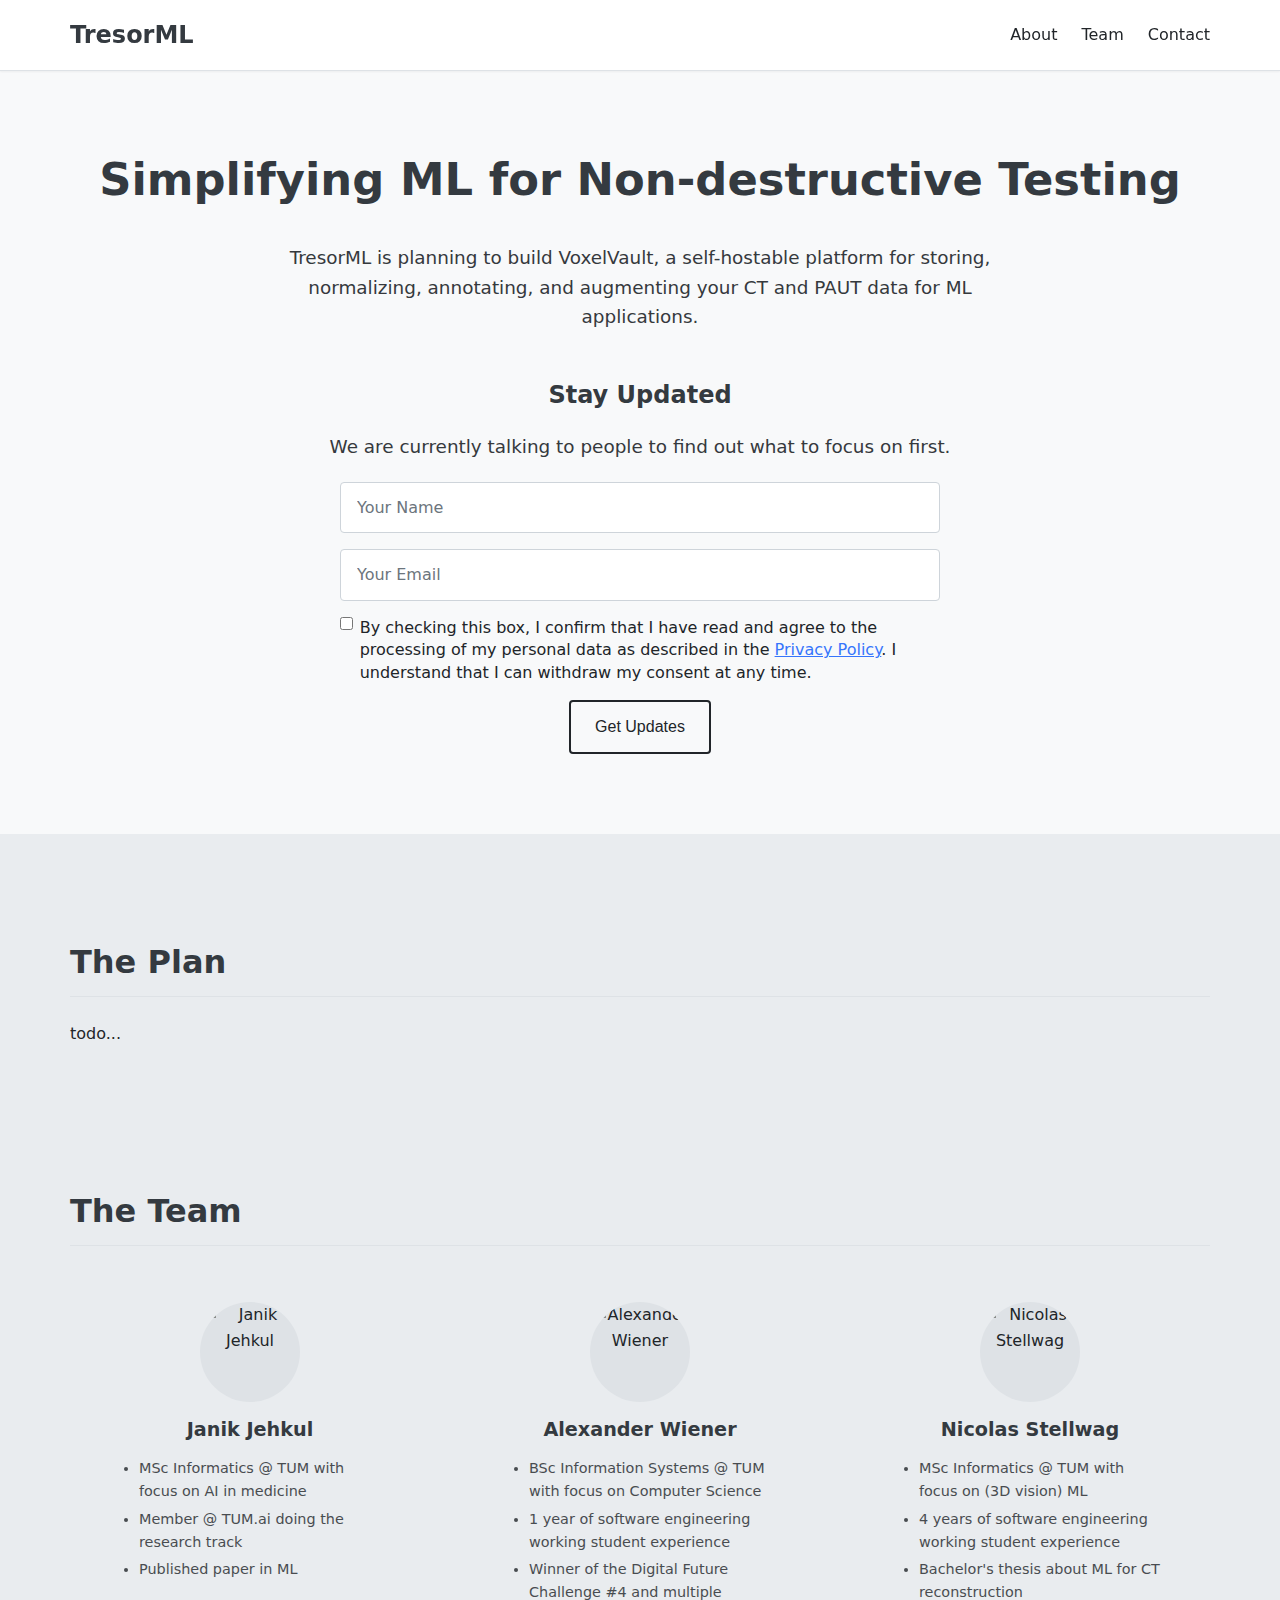
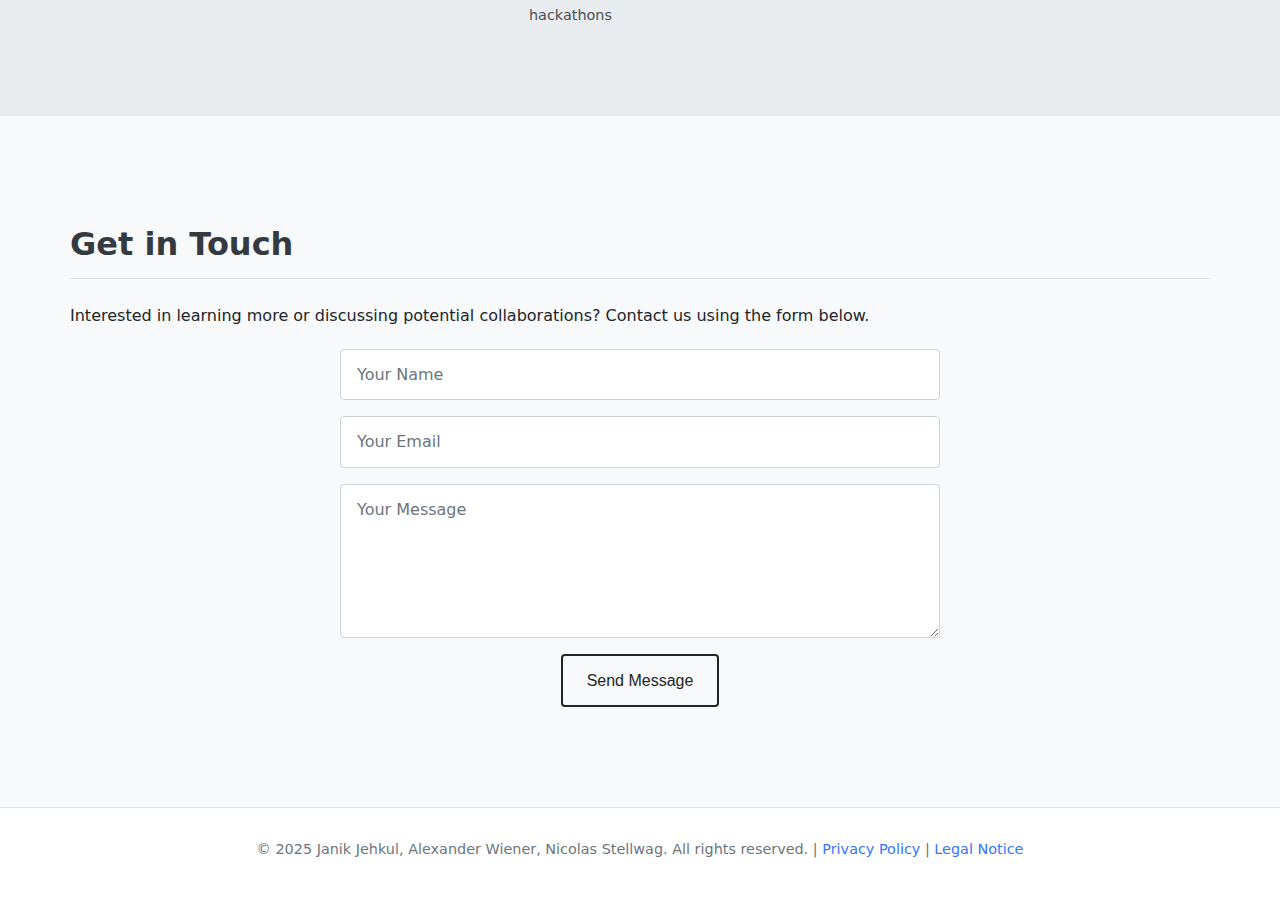
==== index.html @ 8f2d267a "refactor" ====
<!DOCTYPE html>
<html lang="en">
  <head>
    <meta charset="UTF-8" />
    <meta name="viewport" content="width=device-width, initial-scale=1.0" />
    <title>TresorML - Home</title>
    <link rel="stylesheet" href="style.css" />
  </head>
  <body>
    <header>
      <div class="container">
        <a href="#top" id="logo">TresorML</a>
        <nav>
          <ul>
            <li><a href="#about">About</a></li>
            <li><a href="#team">Team</a></li>
            <li><a href="#contact">Contact</a></li>
          </ul>
        </nav>
      </div>
    </header>

    <main>
      <section id="top" class="hero">
        <div class="container">
          <h1>Simplifying ML for Non-destructive Testing</h1>
          <p>
            TresorML is planning to build VoxelVault, a self-hostable platform
            for storing, normalizing, annotating, and augmenting your CT and
            PAUT data for ML applications.
          </p>
          <h2>Stay Updated</h2>
          <p>
            We are currently talking to people to find out what to focus on
            first.
          </p>
          <form id="newsletter-form">
            <input type="text" name="name" placeholder="Your Name" required />
            <input
              type="email"
              name="email"
              placeholder="Your Email"
              required
            />
            <div class="form-group checkbox-group">
              <input
                type="checkbox"
                id="privacy-consent"
                name="privacy-consent"
                required
              />
              <label for="privacy-consent">
                By checking this box, I confirm that I have read and agree to
                the processing of my personal data as described in the
                <a
                  href="privacy-policy.html"
                  target="_blank"
                  rel="noopener noreferrer"
                  >Privacy Policy</a
                >. I understand that I can withdraw my consent at any time.
              </label>
            </div>
            <button type="submit">Get Updates</button>
          </form>
        </div>
      </section>

      <section id="about">
        <div class="container">
          <h2>The Plan</h2>
          <p>todo...</p>
        </div>
      </section>

      <section id="team">
        <div class="container">
          <h2>The Team</h2>
          <!-- <p>We are a team of three co-founders passionate about bringing modern software and machine learning practices to the field of industrial imaging.</p> -->
          <div class="team-members">
            <div class="team-member">
              <a href="https://janikjehkul.com">
                <img src="janik.jpeg" alt="Janik Jehkul" />
                <h3>Janik Jehkul</h3>
                <ul>
                  <li>MSc Informatics @ TUM with focus on AI in medicine</li>
                  <li>Member @ TUM.ai doing the research track</li>
                  <li>Published paper in ML</li>
                </ul>
              </a>
            </div>
            <div class="team-member">
              <a href="https://www.linkedin.com/in/alexander-wiener-8b0601210">
                <img src="alex.jpeg" alt="Alexander Wiener" />
                <h3>Alexander Wiener</h3>
                <ul>
                  <li>
                    BSc Information Systems @ TUM with focus on Computer Science
                  </li>
                  <li>
                    1 year of software engineering working student experience
                  </li>
                  <li>
                    Winner of the Digital Future Challenge #4 and multiple
                    hackathons
                  </li>
                </ul>
              </a>
            </div>
            <div class="team-member">
              <a href="https://nicolasstellwag.com">
                <img src="nico.jpeg" alt="Nicolas Stellwag" />
                <h3>Nicolas Stellwag</h3>
                <ul>
                  <li>MSc Informatics @ TUM with focus on (3D vision) ML</li>
                  <li>
                    4 years of software engineering working student experience
                  </li>
                  <li>Bachelor's thesis about ML for CT reconstruction</li>
                </ul>
              </a>
            </div>
          </div>
        </div>
      </section>

      <section id="contact">
        <div class="container">
          <h2>Get in Touch</h2>
          <p>
            Interested in learning more or discussing potential collaborations?
            Contact us using the form below.
          </p>
          <form id="contact-form">
            <input
              type="text"
              name="contact-name"
              placeholder="Your Name"
              required
            />
            <input
              type="email"
              name="contact-email"
              placeholder="Your Email"
              required
            />
            <textarea
              name="message"
              placeholder="Your Message"
              rows="5"
              required
            ></textarea>
            <button type="submit">Send Message</button>
          </form>
        </div>
      </section>
    </main>

    <footer>
      <div class="container">
        <p>
          &copy; 2025 Janik Jehkul, Alexander Wiener, Nicolas Stellwag. All
          rights reserved. | <a href="privacy-policy.html">Privacy Policy</a> |
          <a href="legal-notice.html">Legal Notice</a>
        </p>
      </div>
    </footer>

    <script>
      // Basic smooth scrolling for anchor links
      document.querySelectorAll('a[href^="#"]').forEach((anchor) => {
        anchor.addEventListener("click", function (e) {
          e.preventDefault();
          const targetId = this.getAttribute("href");
          // Special case for top logo
          if (targetId === "#top") {
            window.scrollTo({
              top: 0,
              behavior: "smooth",
            });
          } else {
            document.querySelector(targetId).scrollIntoView({
              behavior: "smooth",
            });
          }
        });
      });

      // Placeholder for form submissions
      document
        .getElementById("newsletter-form")
        .addEventListener("submit", function (e) {
          e.preventDefault();
          alert("This does nothing yet :)"); // Replace with actual form submission logic
          this.reset();
        });

      document
        .getElementById("contact-form")
        .addEventListener("submit", function (e) {
          e.preventDefault();
          alert("This does nothing yet :)"); // Replace with actual form submission logic
          this.reset();
        });
    </script>
  </body>
</html>
---- style.css ----
/* Reset and Base Styles */
* {
  margin: 0;
  padding: 0;
  box-sizing: border-box;
}

:root {
  --bg-color: #f8f9fa; /* Very light grey */
  --text-color: #212529; /* Dark grey/black */
  --border-color: #dee2e6; /* Light grey border */
  --header-bg: #ffffff; /* White header */
  --section-alt-bg: #e9ecef; /* Slightly darker light grey - Increased contrast */
  --accent-color: #3675fc; /* PocketBase blue */
  --accent-hover-color: #2d63d4;
  --button-text-color: var(--text-color); /* Changed from #ffffff */
  --input-bg: #ffffff;
  --input-border: #ced4da;
  --placeholder-color: #6c757d;
  --link-color: var(--accent-color);
  --heading-color: #343a40;
  --footer-bg: var(--header-bg);
  --footer-text: #6c757d;

  /* Neutral Button Colors - Light Mode */
  --button-bg: #f8f9fa; /* Same as default bg or slightly different */
  --button-hover-bg: #e9ecef; /* Slightly darker grey */
  --button-border: var(--text-color); /* Changed to black/dark grey */
  --button-hover-border: var(--text-color); /* Changed to black/dark grey */

  --font-family: system-ui, -apple-system, BlinkMacSystemFont, "Segoe UI",
    Roboto, "Helvetica Neue", Arial, sans-serif;
  --font-size-base: 1rem; /* 16px */
  --line-height-base: 1.6;

  --container-width: 90%;
  --container-max-width: 1140px;

  --border-radius: 0.25rem; /* Subtle rounding, adjust if needed for pure rectangular */
  /* Add RGB version of accent color for box-shadow */
  --accent-color-rgb: 54, 117, 252;
}

@media (prefers-color-scheme: dark) {
  :root {
    --bg-color: #121212; /* Very dark grey */
    --text-color: #e9ecef; /* Light grey text */
    --border-color: #495057; /* Darker grey border */
    --header-bg: #1f1f1f; /* Dark header */
    --section-alt-bg: #1a1a1a; /* Slightly lighter dark - Decreased contrast */
    --accent-color: #4e8cfc; /* Slightly lighter blue for dark mode */
    --accent-hover-color: #6b9eff;
    --button-text-color: var(--text-color); /* Changed from #ffffff */
    --input-bg: #2c2c2c;
    --input-border: #495057;
    --placeholder-color: #adb5bd;
    --link-color: var(--accent-color);
    --heading-color: #f8f9fa;
    --footer-bg: var(--header-bg);
    --footer-text: #adb5bd;

    /* Neutral Button Colors - Dark Mode */
    --button-bg: var(--bg-color); /* Dark grey - Use page background */
    --button-hover-bg: #2c2c2c; /* Slightly lighter dark grey for hover */
    --button-border: #ffffff; /* Changed to white */
    --button-hover-border: #ffffff; /* Changed to white */

    /* Add RGB version of accent color for box-shadow - Dark Mode */
    --accent-color-rgb: 78, 140, 252; /* Adjusted for dark mode if needed, assuming same RGB base works */
  }
}

body {
  font-family: var(--font-family);
  font-size: var(--font-size-base);
  line-height: var(--line-height-base);
  color: var(--text-color);
  background-color: var(--bg-color);
  -webkit-font-smoothing: antialiased;
  -moz-osx-font-smoothing: grayscale;
}

.container {
  width: var(--container-width);
  max-width: var(--container-max-width);
  margin: 0 auto;
  padding: 20px 0;
}

h1,
h2,
h3,
h4,
h5,
h6 {
  color: var(--heading-color);
  margin-bottom: 0.75em;
  line-height: 1.3;
}

h1 {
  font-size: 2.5rem;
}

h2 {
  font-size: 2rem;
  margin-top: 1.5em;
  padding-bottom: 0.4em;
  border-bottom: 1px solid var(--border-color);
}

h3 {
  font-size: 1.5rem;
}

p {
  margin-bottom: 1em;
}

a {
  color: var(--link-color);
  text-decoration: none;
  transition: color 0.2s ease;
}

a:hover {
  color: var(--accent-hover-color);
  text-decoration: underline;
}

ul,
ol {
  padding-left: 20px; /* Keep default list indentation */
}

li {
  margin-bottom: 0.5em;
}

/* Header */
header {
  background-color: var(--header-bg);
  border-bottom: 1px solid var(--border-color);
  position: sticky;
  top: 0;
  z-index: 1000;
  padding: 0.5rem 0;
  box-shadow: 0 1px 2px rgba(0, 0, 0, 0.05);
}

header .container {
  display: flex;
  justify-content: space-between;
  align-items: center;
  padding-top: 0.5rem;
  padding-bottom: 0.5rem;
}

#logo {
  font-size: 1.5rem;
  font-weight: 600;
  color: var(--heading-color);
  text-decoration: none;
}

#logo:hover {
  text-decoration: none;
}

header nav ul {
  list-style: none;
  margin: 0;
  padding: 0;
  display: flex;
}

header nav ul li {
  margin-left: 1.5rem; /* Spacing between nav items */
  margin-bottom: 0; /* Override default li margin */
}

header nav ul li a {
  color: var(--text-color);
  font-weight: 500;
  text-decoration: none;
  padding: 0.5rem 0;
  transition: color 0.2s ease;
}

header nav ul li a:hover {
  color: var(--accent-color);
  text-decoration: none;
}

/* Set scroll padding top to account for sticky header height */
html {
  scroll-padding-top: 65px; /* Adjusted from 80px */
  scroll-behavior: smooth;
}

/* Main Sections */
main section {
  padding: 40px 0;
}

/* Hero Section */
.hero {
  text-align: center;
  padding: 60px 0;
}

.hero h1 {
  font-size: 2.8rem;
}

.hero p {
  font-size: 1.15rem;
  max-width: 750px;
  margin-left: auto;
  margin-right: auto;
  color: var(--text-color);
  opacity: 0.9;
}

.hero h2 {
  font-size: 1.5rem;
  border-bottom: none;
  margin-top: 2em;
  margin-bottom: 0.5em;
}

/* About Section */
#about ul {
  list-style: disc;
  margin-bottom: 1.5em;
}

#about strong {
  font-weight: 600;
  color: var(--heading-color);
}

#about {
  padding-bottom: 20px; /* Reduce bottom padding */
}

/* Team Section */
.team-members {
  display: grid;
  grid-template-columns: repeat(auto-fit, minmax(250px, 1fr));
  gap: 30px;
  margin-top: 2em;
}

.team-member {
  background-color: var(--section-alt-bg); /* Use section alt bg */
  /* Removed border */
  border-radius: 0.75rem; /* Increased rounding */
  padding: 1.5em;
  text-align: center; /* Center align content */
  transition: transform 0.2s ease-in-out, box-shadow 0.2s ease-in-out;
}

.team-member:hover {
  transform: translateY(-5px);
  box-shadow: 0 4px 12px rgba(0, 0, 0, 0.1);
}

.team-member a {
  text-decoration: none;
  color: inherit;
  display: block; /* Make the whole area clickable */
  height: 100%; /* Ensure link covers the card */
}

.team-member img {
  width: 100px; /* Slightly larger */
  height: 100px;
  background-color: var(--border-color); /* Placeholder bg */
  display: block;
  margin: 0 auto 1em; /* Center horizontally, add bottom margin */
  border-radius: 50%; /* Round image */
  object-fit: cover;
}

.team-member h3 {
  font-size: 1.2rem;
  margin-top: 0;
  margin-bottom: 0.75em; /* Increase margin below name */
}

.team-member ul {
  text-align: left; /* Keep bullet points left-aligned */
  font-size: 0.9rem;
  opacity: 0.8;
  padding-left: 1.5em; /* Adjust padding for left alignment within centered card */
  margin: 0 auto; /* Center the list block itself */
  max-width: 85%; /* Prevent list from being too wide */
  list-style: disc;
  margin-bottom: 0;
}

.team-member ul li {
  margin-bottom: 0.3em;
}

#team {
  padding-top: 20px; /* Reduce top padding */
}

/* Forms */
form {
  margin-top: 20px;
  max-width: 600px;
}

/* Center forms in hero and contact */
.hero form,
#contact form {
  margin-left: auto;
  margin-right: auto;
  text-align: center; /* Center the button */
}

form label {
  display: block;
  margin-bottom: 0.5rem;
  font-weight: 500;
}

form input[type="text"],
form input[type="email"],
form textarea {
  display: block;
  width: 100%;
  padding: 0.75rem 1rem;
  margin-bottom: 1rem;
  font-size: var(--font-size-base);
  font-family: inherit;
  line-height: var(--line-height-base);
  color: var(--text-color);
  background-color: var(--input-bg);
  background-clip: padding-box;
  border: 1px solid var(--input-border);
  appearance: none; /* Modern browsers */
  border-radius: var(--border-radius);
  transition: border-color 0.15s ease-in-out, box-shadow 0.15s ease-in-out;
}

form input[type="text"]::placeholder,
form input[type="email"]::placeholder,
form textarea::placeholder {
  color: var(--placeholder-color);
  opacity: 1;
}

form input[type="text"]:focus,
form input[type="email"]:focus,
form textarea:focus {
  outline: 0;
  border-color: var(--accent-color);
  box-shadow: 0 0 0 0.2rem rgba(var(--accent-color-rgb, 54, 117, 252), 0.25); /* Create an RGB version if needed */
}

/* Need to define --accent-color-rgb if using the focus shadow */
/* Example: Add this inside :root */
/* --accent-color-rgb: 54, 117, 252; */

form textarea {
  resize: vertical;
  min-height: 120px;
}

/* Buttons */
button[type="submit"],
.button /* Generic button class */ {
  display: inline-block;
  font-weight: 500;
  line-height: var(--line-height-base);
  color: var(--button-text-color); /* Use variable */
  text-align: center;
  text-decoration: none;
  vertical-align: middle;
  cursor: pointer;
  user-select: none;
  background-color: var(--button-bg); /* Use variable */
  border: 2px solid var(--button-border); /* Changed from 1px to 2px */
  padding: 0.75rem 1.5rem;
  font-size: var(--font-size-base);
  border-radius: var(--border-radius);
  transition: background-color 0.2s ease, border-color 0.2s ease,
    color 0.2s ease;
}

button[type="submit"]:hover,
.button:hover {
  color: var(--button-text-color); /* Use variable */
  background-color: var(--button-hover-bg); /* Use variable */
  border-color: var(--button-hover-border); /* Use variable */
  border-width: 2px; /* Ensure hover state also has 2px border */
  text-decoration: none;
}

/* Override newsletter button color if needed */
/* #newsletter-form button[type="submit"] { background-color: #some-other-color; border-color: #some-other-color; } */
/* #newsletter-form button[type="submit"]:hover { background-color: #darker-other-color; border-color: #darker-other-color; } */

/* Footer */
footer {
  background-color: var(--footer-bg);
  color: var(--footer-text);
  text-align: center;
  padding: 20px 0;
  margin-top: 40px;
  border-top: 1px solid var(--border-color);
  font-size: 0.9rem;
}

footer .container {
  padding: 10px 0;
}

/* Apply alt background specifically to about and team sections */
#about,
#team {
  background-color: var(--section-alt-bg);
}

/* Add dark mode specific hover effect after the general one */
@media (prefers-color-scheme: dark) {
  .team-member:hover {
    /* Make the shadow less intense */
    box-shadow: 0 4px 12px rgba(255, 255, 255, 0.06); /* Lighter shadow, reduced opacity */
  }
}

/* Checkbox specific styles */
.form-group.checkbox-group {
  display: flex;
  align-items: flex-start; /* Align items to the top */
  margin-bottom: 1rem; /* Add some space below the checkbox group */
  text-align: left; /* Ensure label text aligns left */
}

.checkbox-group input[type="checkbox"] {
  margin-right: 0.5em;
  /* Ensure visibility in Safari */
  -webkit-appearance: checkbox;
  appearance: checkbox;
  width: 1em; /* Explicit size */
  height: 1em; /* Explicit size */
  /* Optional: Customize appearance further */
  /* appearance: none; */
  /* -webkit-appearance: none; */
  /* Add custom styles if using appearance: none */
}

.checkbox-group label {
  display: inline; /* Keep label inline */
  margin-bottom: 0; /* Override default label margin if any */
  line-height: 1.4; /* Adjust line height for potentially wrapping text */
  cursor: pointer;
}

.checkbox-group label a {
  text-decoration: underline;
}

/* Remove hover effects specifically from the link, apply to parent */
.team-member a:hover {
  text-decoration: none;
  color: inherit;
}

/* Legal Notice & Privacy Policy specific section styles */
/* Use IDs directly instead of additional classes */
#legal-notice,
#privacy-policy {
  padding: 40px 0; /* Match standard section padding */
}

#legal-notice h2,
#privacy-policy h2 {
  margin-top: 1.5em; /* Match standard h2 top margin */
  padding-bottom: 0.4em; /* Match standard h2 padding */
  border-bottom: 1px solid var(--border-color); /* Match standard h2 border */
}
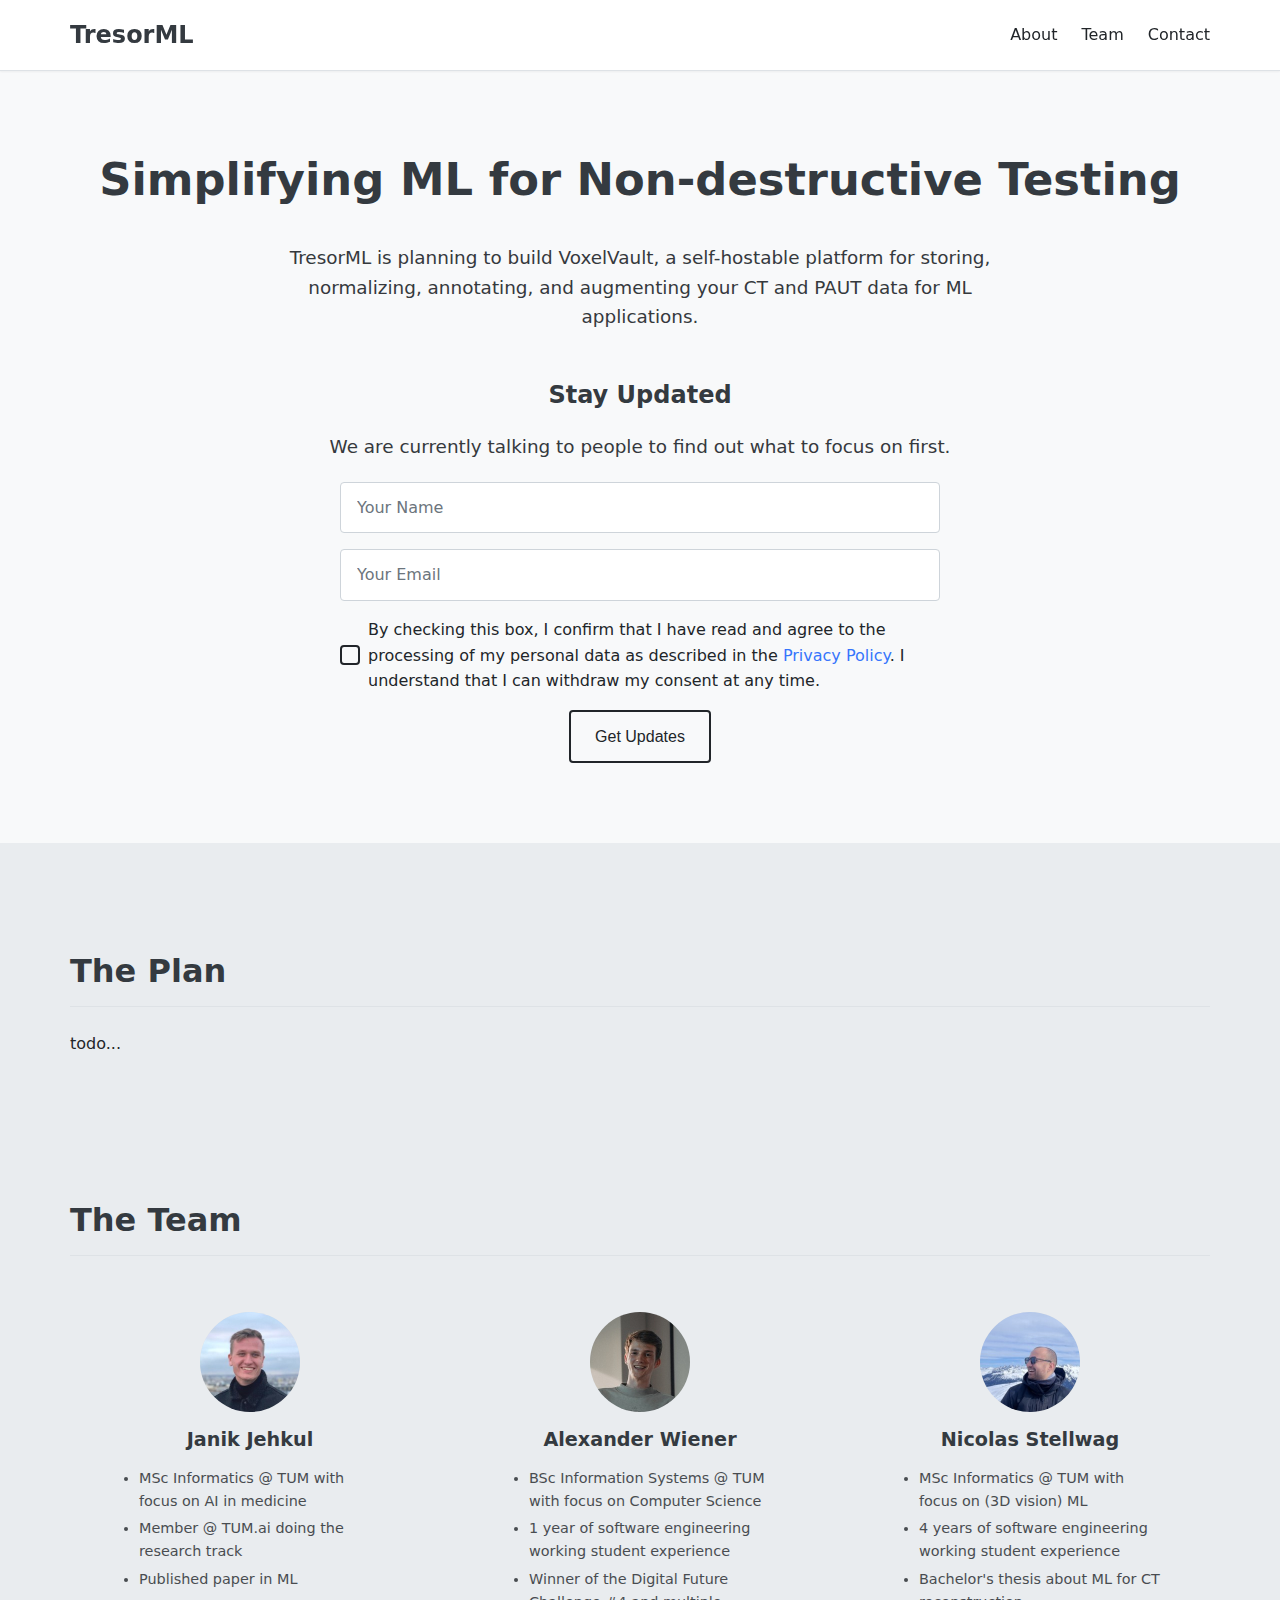
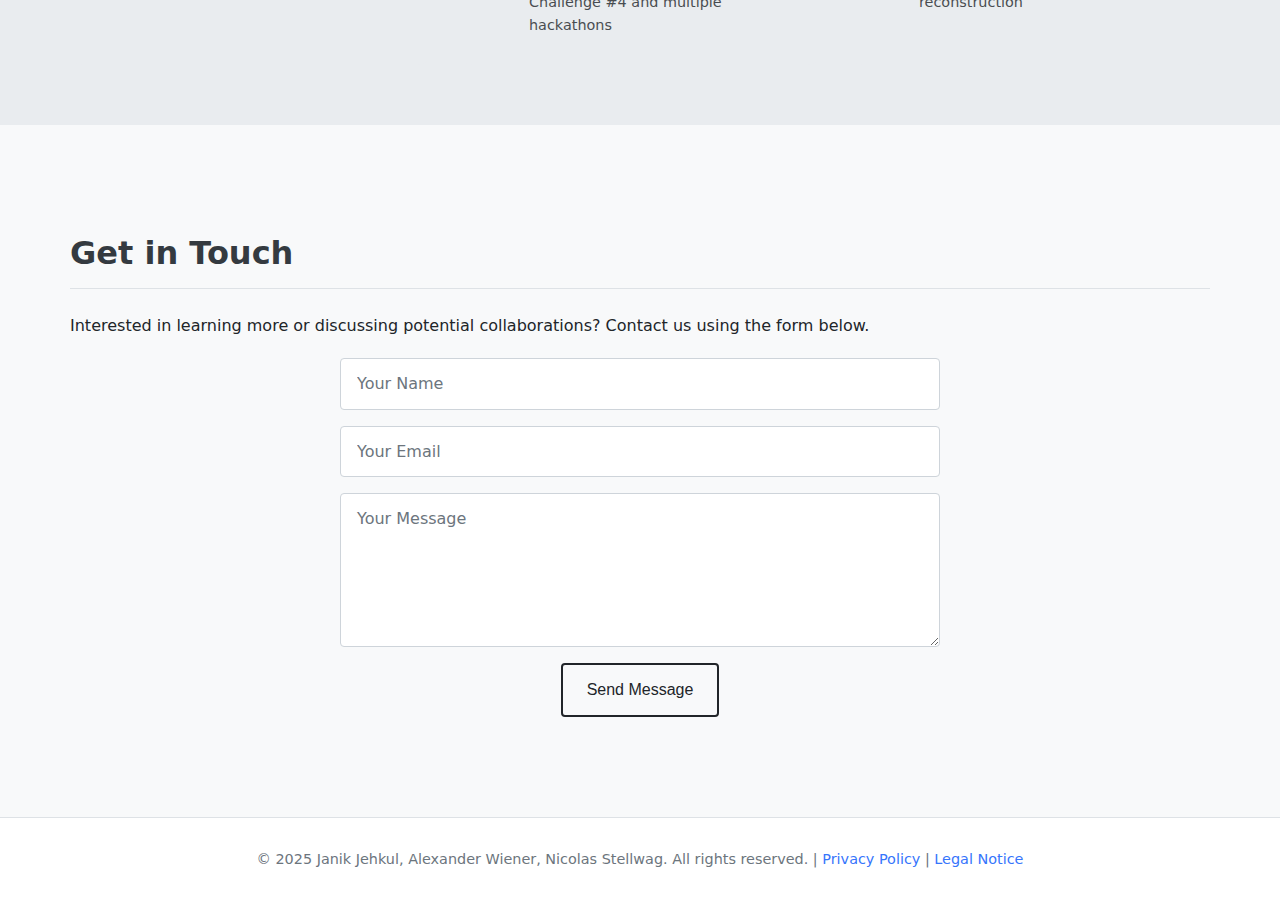
==== commit 5421f603: "fix the checkbox" ====
--- a/index.html
+++ b/index.html
@@ -42,14 +42,14 @@
               placeholder="Your Email"
               required
             />
-            <div class="form-group checkbox-group">
+            <div class="checkbox-container">
               <input
                 type="checkbox"
-                id="privacy-consent"
+                id="privacy-consent-checkbox"
                 name="privacy-consent"
                 required
               />
-              <label for="privacy-consent">
+              <label for="privacy-consent-checkbox">
                 By checking this box, I confirm that I have read and agree to
                 the processing of my personal data as described in the
                 <a
--- a/style.css
+++ b/style.css
@@ -401,9 +401,74 @@
   text-decoration: none;
 }
 
-/* Override newsletter button color if needed */
-/* #newsletter-form button[type="submit"] { background-color: #some-other-color; border-color: #some-other-color; } */
-/* #newsletter-form button[type="submit"]:hover { background-color: #darker-other-color; border-color: #darker-other-color; } */
+/* Styles for the newsletter checkbox and label */
+
+/* Container for checkbox and label */
+#newsletter-form .checkbox-container {
+  display: flex;
+  align-items: center; /* Vertically align items */
+  justify-content: center; /* Keep content centered within the form area */
+  gap: 0.5em; /* Space between checkbox and label */
+  margin-bottom: 1rem; /* Space below the checkbox row */
+  text-align: left; /* Align text within the container to the left */
+}
+
+#newsletter-form .checkbox-container input[type="checkbox"] {
+  display: block; /* Let flexbox handle layout */
+  /* Make checkbox bigger and style like button */
+  appearance: none; /* Remove default appearance */
+  -webkit-appearance: none;
+  -moz-appearance: none;
+  width: 1.5em; /* Increase size */
+  height: 1.5em; /* Increase size */
+  border: 2px solid var(--button-border); /* Match button border */
+  border-radius: var(--border-radius); /* Match button border-radius */
+  background-color: var(--button-bg); /* Match button background */
+  margin: 0; /* Remove default margins */
+  flex-shrink: 0; /* Prevent checkbox from shrinking */
+  cursor: pointer;
+  position: relative; /* For positioning the checkmark */
+  transition: background-color 0.2s ease, border-color 0.2s ease;
+}
+
+/* Style the checkmark for the checked state */
+#newsletter-form .checkbox-container input[type="checkbox"]::before {
+  content: "";
+  display: block;
+  width: 0.8em;
+  height: 0.8em;
+  background-color: var(
+    --text-color
+  ); /* Checkmark color - Changed to text color */
+  position: absolute;
+  top: 50%;
+  left: 50%;
+  transform: translate(-50%, -50%) scale(0);
+  transition: transform 0.15s ease-in-out;
+  border-radius: 0.1em; /* Slightly rounded checkmark */
+}
+
+#newsletter-form .checkbox-container input[type="checkbox"]:checked::before {
+  transform: translate(-50%, -50%) scale(1);
+}
+
+#newsletter-form .checkbox-container input[type="checkbox"]:hover {
+  background-color: var(--button-hover-bg);
+  border-color: var(--button-hover-border);
+}
+
+#newsletter-form .checkbox-container input[type="checkbox"]:focus {
+  outline: none; /* Remove default outline */
+  /* Apply focus style similar to text inputs but on the custom border */
+  box-shadow: 0 0 0 0.2rem rgba(var(--accent-color-rgb, 54, 117, 252), 0.25);
+}
+
+#newsletter-form .checkbox-container label[for="privacy-consent-checkbox"] {
+  display: block; /* Let flexbox handle layout */
+  margin-bottom: 0; /* Remove default label margin */
+  font-weight: normal; /* Make label text normal weight */
+  vertical-align: initial; /* Reset vertical-align */
+}
 
 /* Footer */
 footer {
@@ -434,38 +499,6 @@
   }
 }
 
-/* Checkbox specific styles */
-.form-group.checkbox-group {
-  display: flex;
-  align-items: flex-start; /* Align items to the top */
-  margin-bottom: 1rem; /* Add some space below the checkbox group */
-  text-align: left; /* Ensure label text aligns left */
-}
-
-.checkbox-group input[type="checkbox"] {
-  margin-right: 0.5em;
-  /* Ensure visibility in Safari */
-  -webkit-appearance: checkbox;
-  appearance: checkbox;
-  width: 1em; /* Explicit size */
-  height: 1em; /* Explicit size */
-  /* Optional: Customize appearance further */
-  /* appearance: none; */
-  /* -webkit-appearance: none; */
-  /* Add custom styles if using appearance: none */
-}
-
-.checkbox-group label {
-  display: inline; /* Keep label inline */
-  margin-bottom: 0; /* Override default label margin if any */
-  line-height: 1.4; /* Adjust line height for potentially wrapping text */
-  cursor: pointer;
-}
-
-.checkbox-group label a {
-  text-decoration: underline;
-}
-
 /* Remove hover effects specifically from the link, apply to parent */
 .team-member a:hover {
   text-decoration: none;
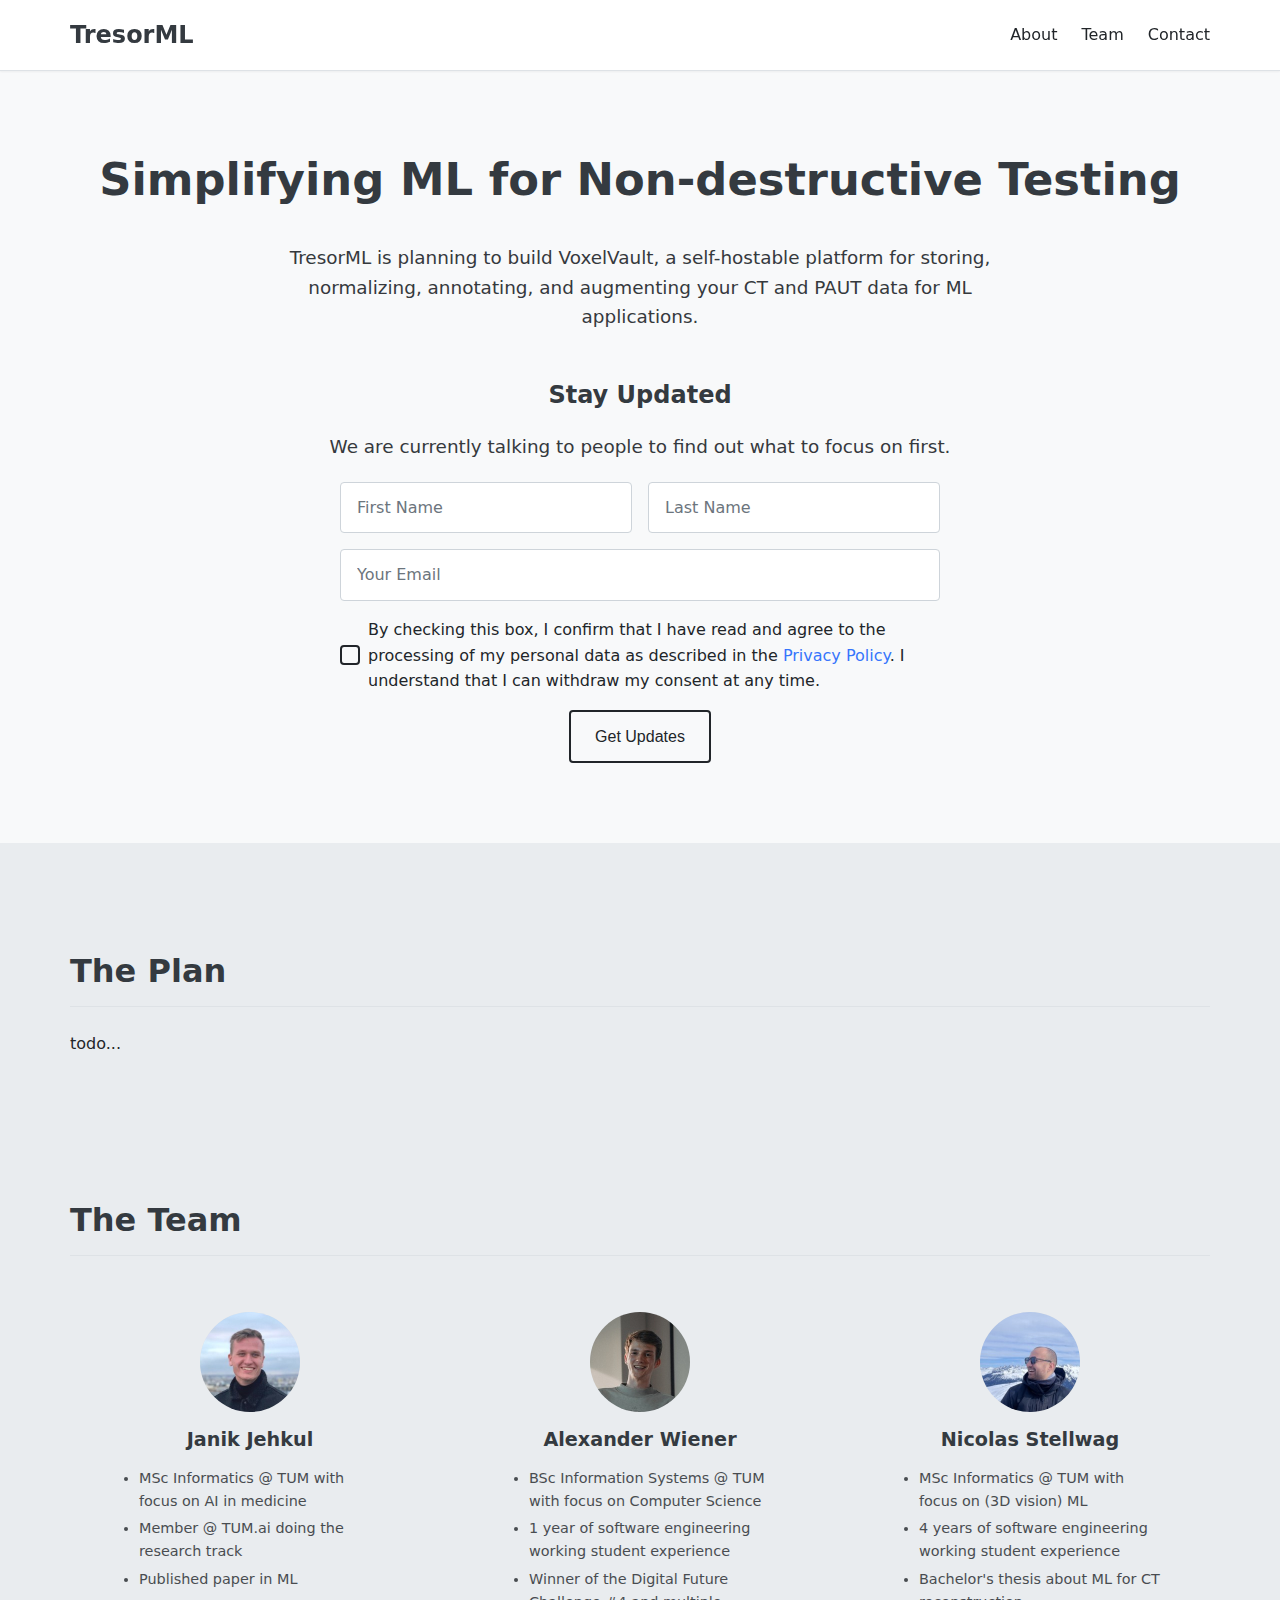
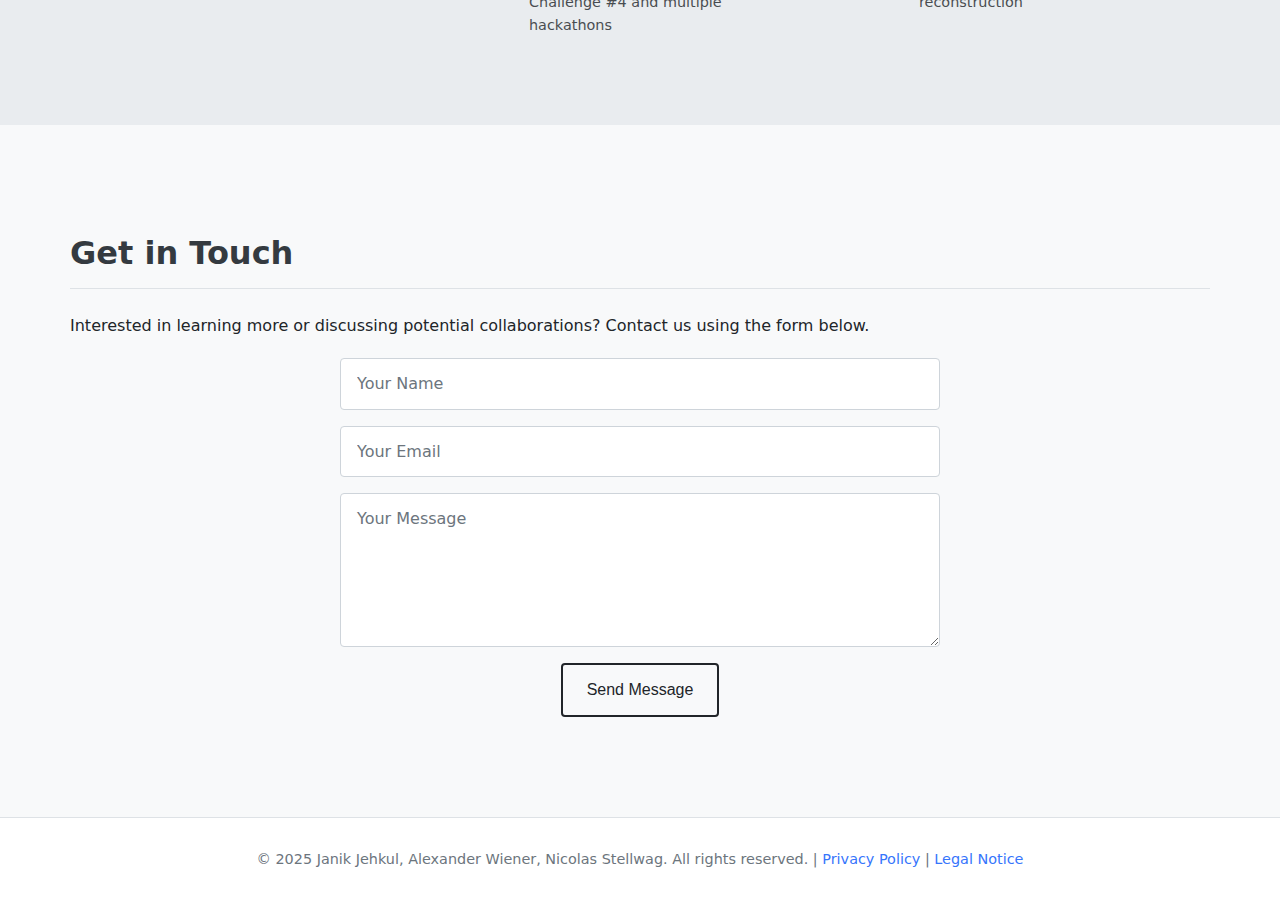
==== commit 552f4932: "newsletter signup works" ====
--- a/index.html
+++ b/index.html
@@ -34,13 +34,37 @@
             We are currently talking to people to find out what to focus on
             first.
           </p>
-          <form id="newsletter-form">
-            <input type="text" name="name" placeholder="Your Name" required />
+          <form
+            id="newsletter-form"
+            action="https://gmail.us17.list-manage.com/subscribe/post"
+            method="POST"
+          >
+            <input type="hidden" name="u" value="041186c4fef7f992c56d5fca2" />
+            <input type="hidden" name="id" value="3d9b79c9c8" />
+            <div class="name-inputs">
+              <input
+                type="text"
+                name="MERGE1"
+                placeholder="First Name"
+                required
+                id="MERGE1"
+              />
+              <input
+                type="text"
+                name="MERGE2"
+                placeholder="Last Name"
+                required
+                id="MERGE2"
+              />
+            </div>
             <input
               type="email"
-              name="email"
+              name="MERGE0"
               placeholder="Your Email"
               required
+              id="MERGE0"
+              autocapitalize="off"
+              autocorrect="off"
             />
             <div class="checkbox-container">
               <input
@@ -185,15 +209,6 @@
         });
       });
 
-      // Placeholder for form submissions
-      document
-        .getElementById("newsletter-form")
-        .addEventListener("submit", function (e) {
-          e.preventDefault();
-          alert("This does nothing yet :)"); // Replace with actual form submission logic
-          this.reset();
-        });
-
       document
         .getElementById("contact-form")
         .addEventListener("submit", function (e) {
--- a/style.css
+++ b/style.css
@@ -229,6 +229,19 @@
   margin-bottom: 0.5em;
 }
 
+/* Styles for side-by-side name inputs */
+.name-inputs {
+  display: flex;
+  gap: 1rem; /* Adjust gap as needed */
+  margin-bottom: 1rem; /* Add space below the name inputs */
+}
+
+.name-inputs input[type="text"] {
+  flex: 1; /* Make inputs share space equally */
+  /* Remove default margin-bottom if it exists to rely on parent's gap */
+  margin-bottom: 0;
+}
+
 /* About Section */
 #about ul {
   list-style: disc;
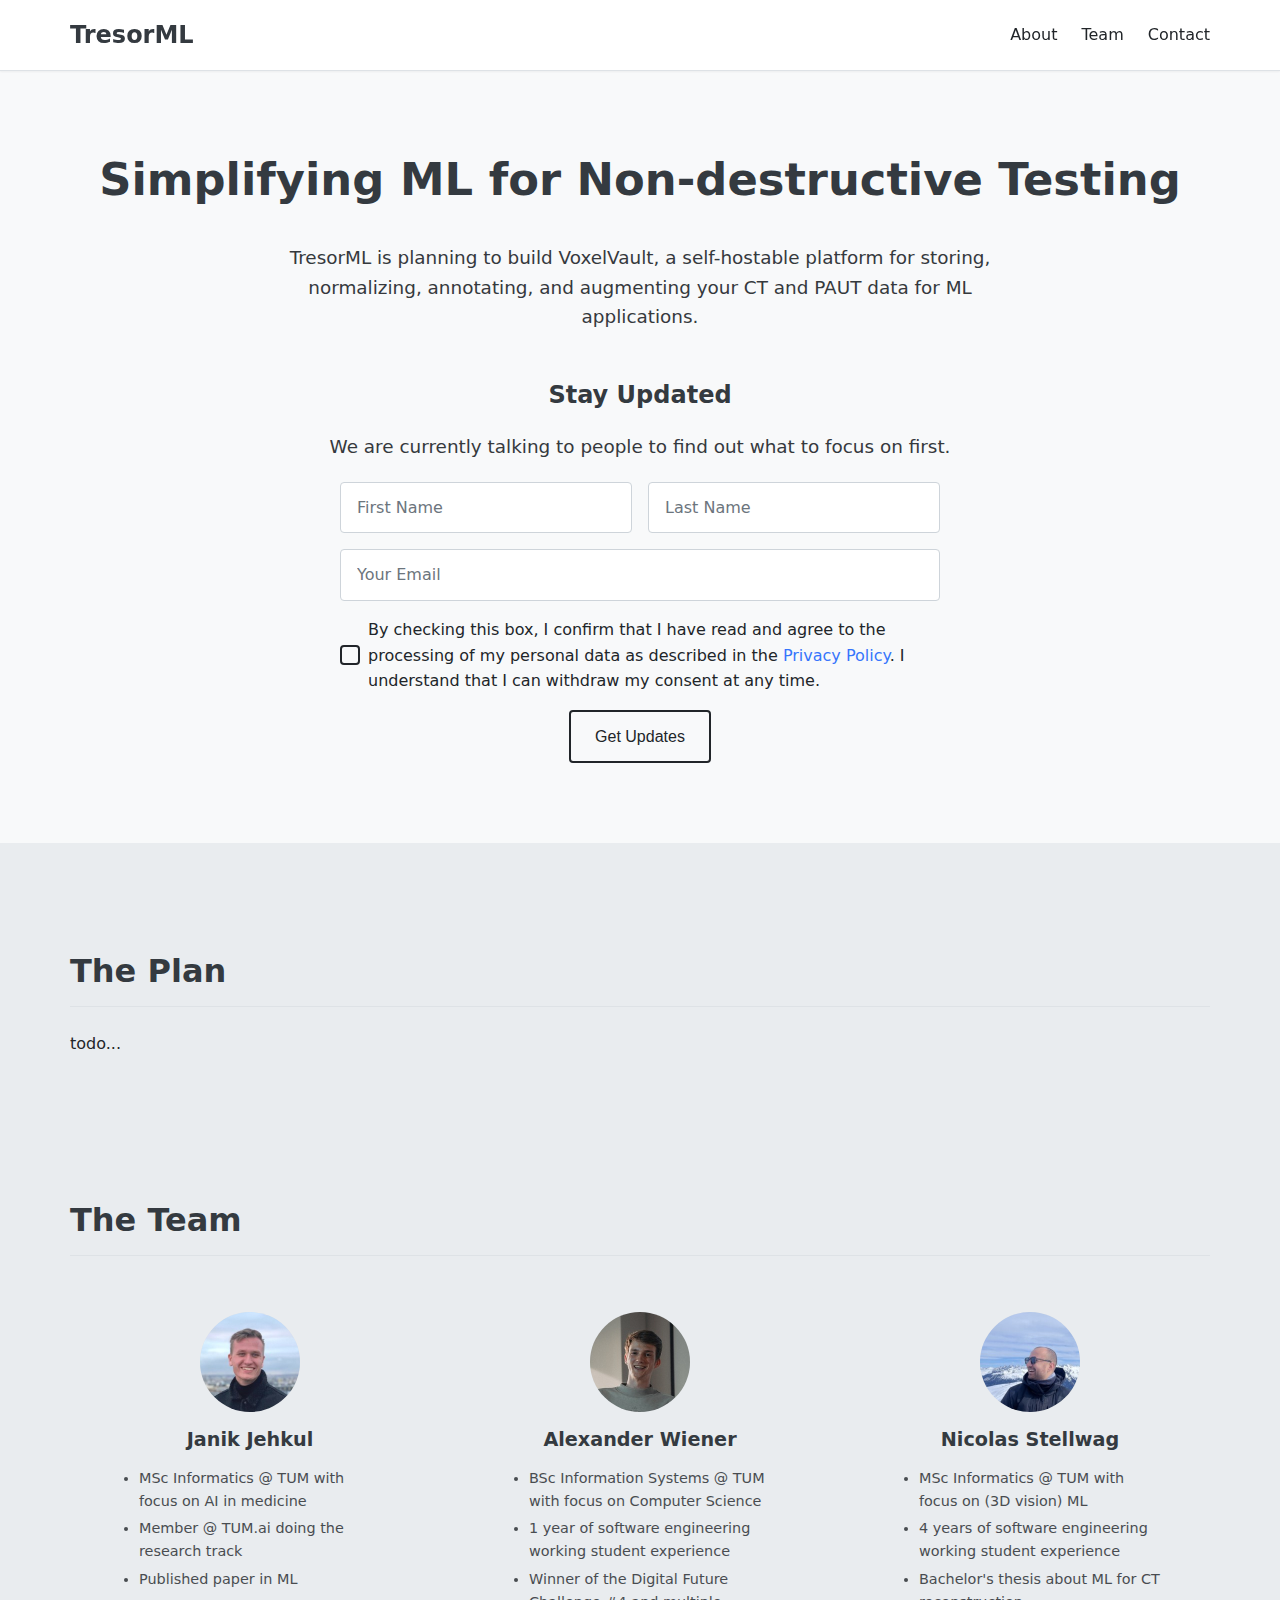
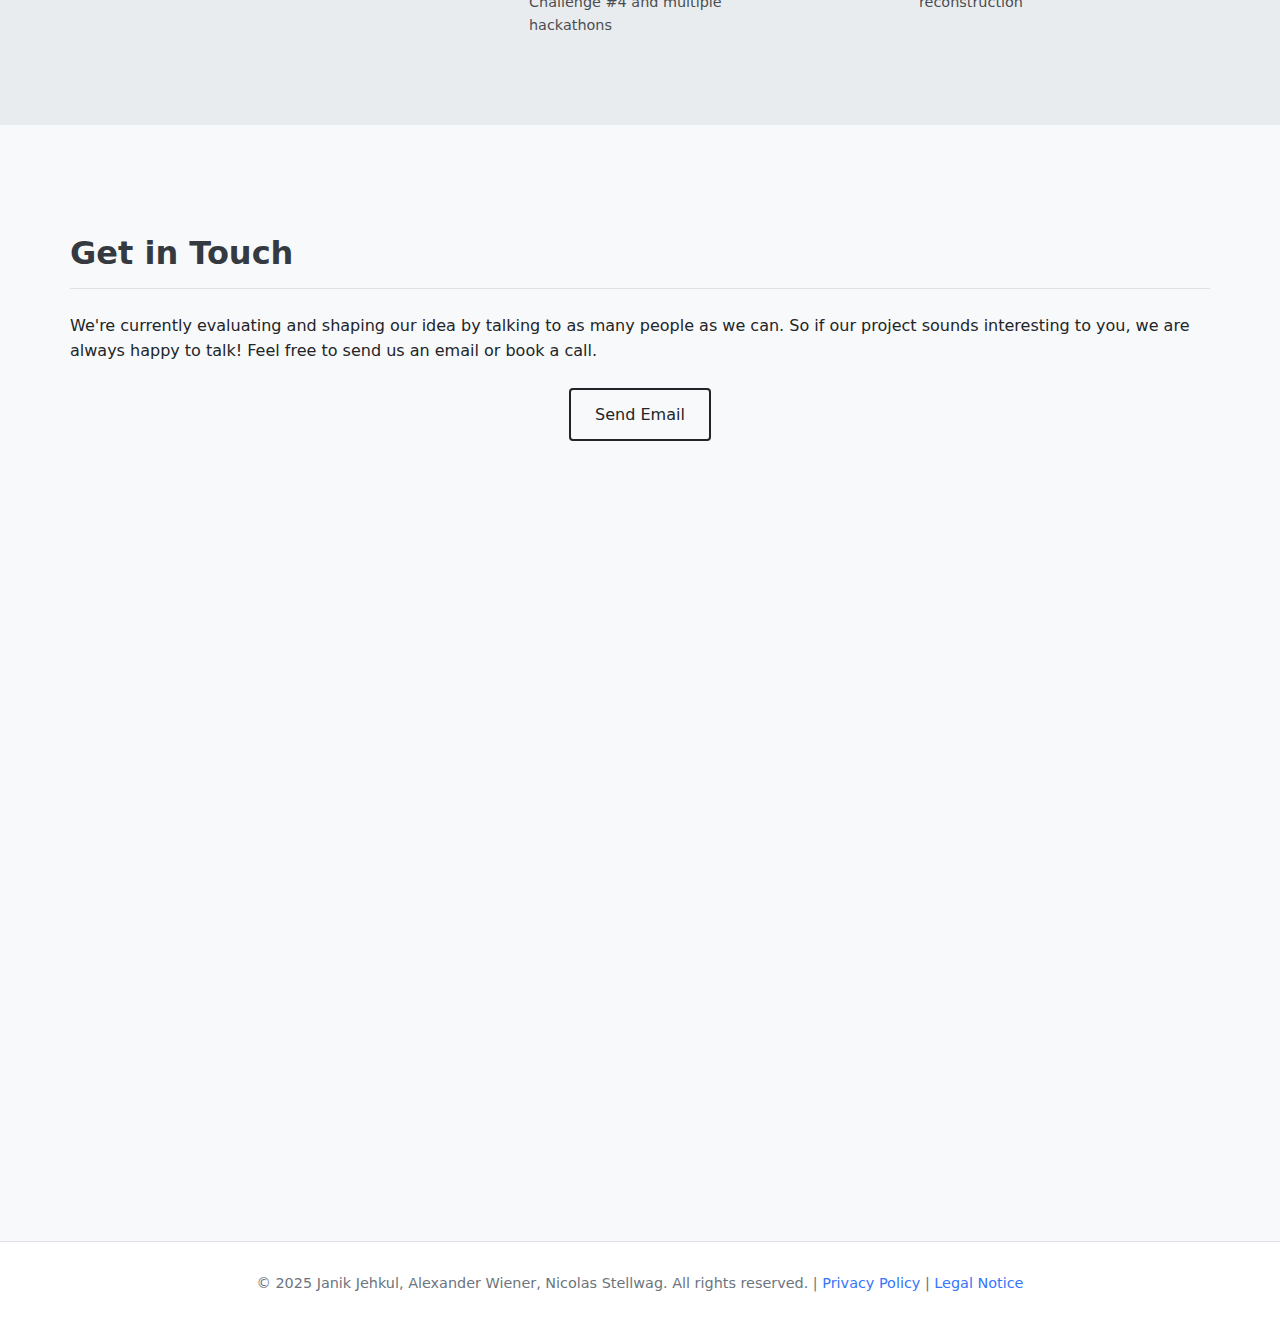
==== commit 1f0bd2dc: "contact section done" ====
--- a/index.html
+++ b/index.html
@@ -151,30 +151,26 @@
         <div class="container">
           <h2>Get in Touch</h2>
           <p>
-            Interested in learning more or discussing potential collaborations?
-            Contact us using the form below.
+            We're currently evaluating and shaping our idea by talking to as
+            many people as we can. So if our project sounds interesting to you,
+            we are always happy to talk! Feel free to send us an email or book a
+            call.
           </p>
-          <form id="contact-form">
-            <input
-              type="text"
-              name="contact-name"
-              placeholder="Your Name"
-              required
-            />
-            <input
-              type="email"
-              name="contact-email"
-              placeholder="Your Email"
-              required
-            />
-            <textarea
-              name="message"
-              placeholder="Your Message"
-              rows="5"
-              required
-            ></textarea>
-            <button type="submit">Send Message</button>
-          </form>
+          <!-- Container for contact options -->
+          <div class="contact-option">
+            <div class="contact-option contact-option-email"></div>
+            <a href="mailto:team@tresorml.com" class="button">Send Email</a>
+          </div>
+          <div
+            class="calendly-inline-widget"
+            data-url="https://calendly.com/tresor-ml-voxelvault/30min"
+            style="min-width: 320px; height: 700px"
+          ></div>
+          <script
+            type="text/javascript"
+            src="https://assets.calendly.com/assets/external/widget.js"
+            async
+          ></script>
         </div>
       </section>
     </main>
@@ -208,14 +204,6 @@
           }
         });
       });
-
-      document
-        .getElementById("contact-form")
-        .addEventListener("submit", function (e) {
-          e.preventDefault();
-          alert("This does nothing yet :)"); // Replace with actual form submission logic
-          this.reset();
-        });
     </script>
   </body>
 </html>
--- a/style.css
+++ b/style.css
@@ -531,3 +531,53 @@
   padding-bottom: 0.4em; /* Match standard h2 padding */
   border-bottom: 1px solid var(--border-color); /* Match standard h2 border */
 }
+
+/* Contact Section Options Layout */
+
+/* Center content within the main contact container */
+#contact .container {
+  /* text-align: center; */ /* Removed */
+}
+
+/* Reduce margin below the main contact intro paragraph */
+#contact .container > p:first-of-type {
+  margin-bottom: 1.5rem; /* Adjust as needed */
+}
+
+/* Reset text-align for options container if needed (likely not) */
+/* .contact-options { text-align: left; } */
+
+.contact-option {
+  /* flex: 1; Remove flex grow */
+  /* min-width: 300px; Remove min-width */
+  text-align: center; /* Center content within each option */
+  /* Add some separation or styling if needed, e.g., */
+  /* background-color: var(--section-alt-bg); */
+  /* padding: 1.5rem; */
+  /* border-radius: var(--border-radius); */
+}
+
+.contact-option h3 {
+  margin-bottom: 0.3rem; /* Further Reduced margin */
+  font-size: 1.3rem; /* Slightly smaller heading for options */
+  border-bottom: none; /* Remove default h2 border if applied */
+  margin-top: 0; /* Reset top margin if needed */
+}
+
+.contact-option p {
+  margin-bottom: 0.5rem; /* Further Reduced margin */
+}
+
+/* Specific styling for email option alignment */
+.contact-option-email {
+  /* Center content vertically or adjust as needed */
+  /* display: flex; */
+  /* flex-direction: column; */
+  /* align-items: flex-start; */
+  /* Consider adding padding top to align with Calendly if needed */
+  /* padding-top: 2rem; */
+}
+
+.contact-option-email .button {
+  margin-top: 0.5rem; /* Further Reduced space above the button */
+}
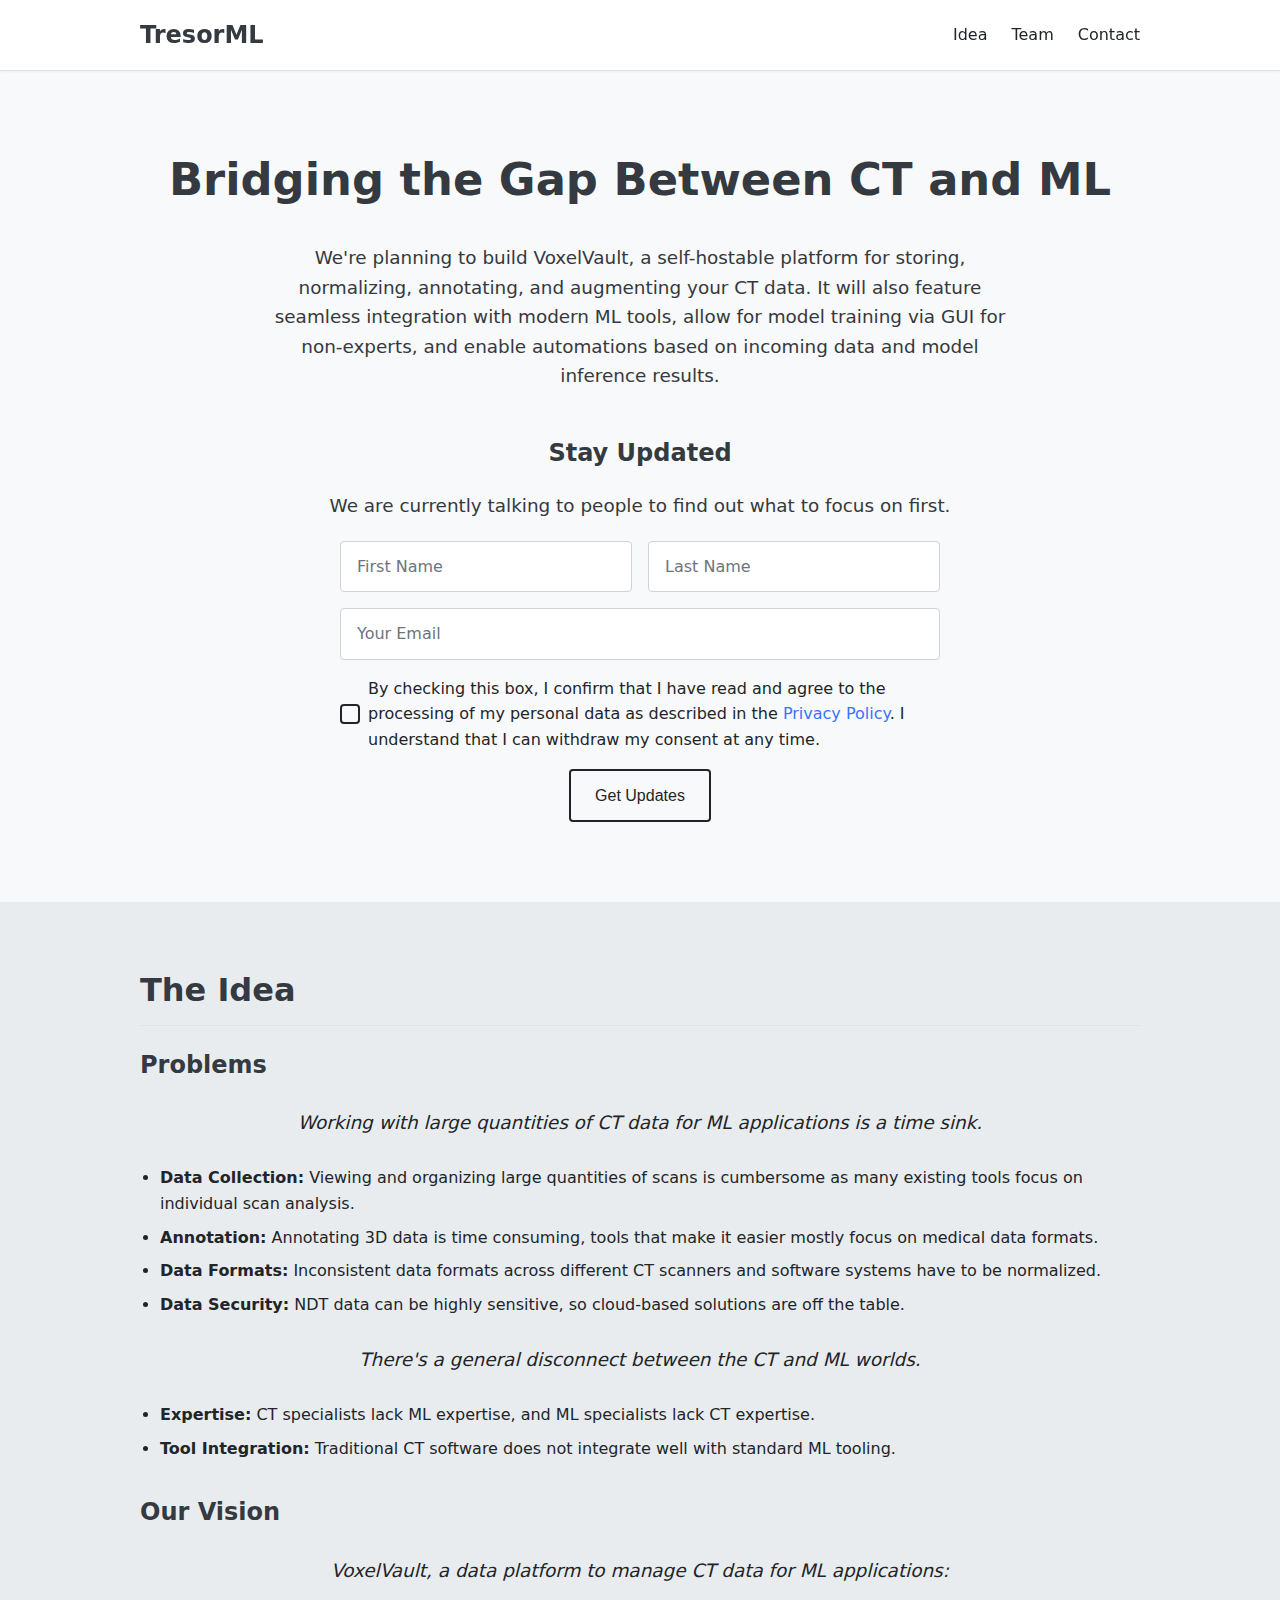
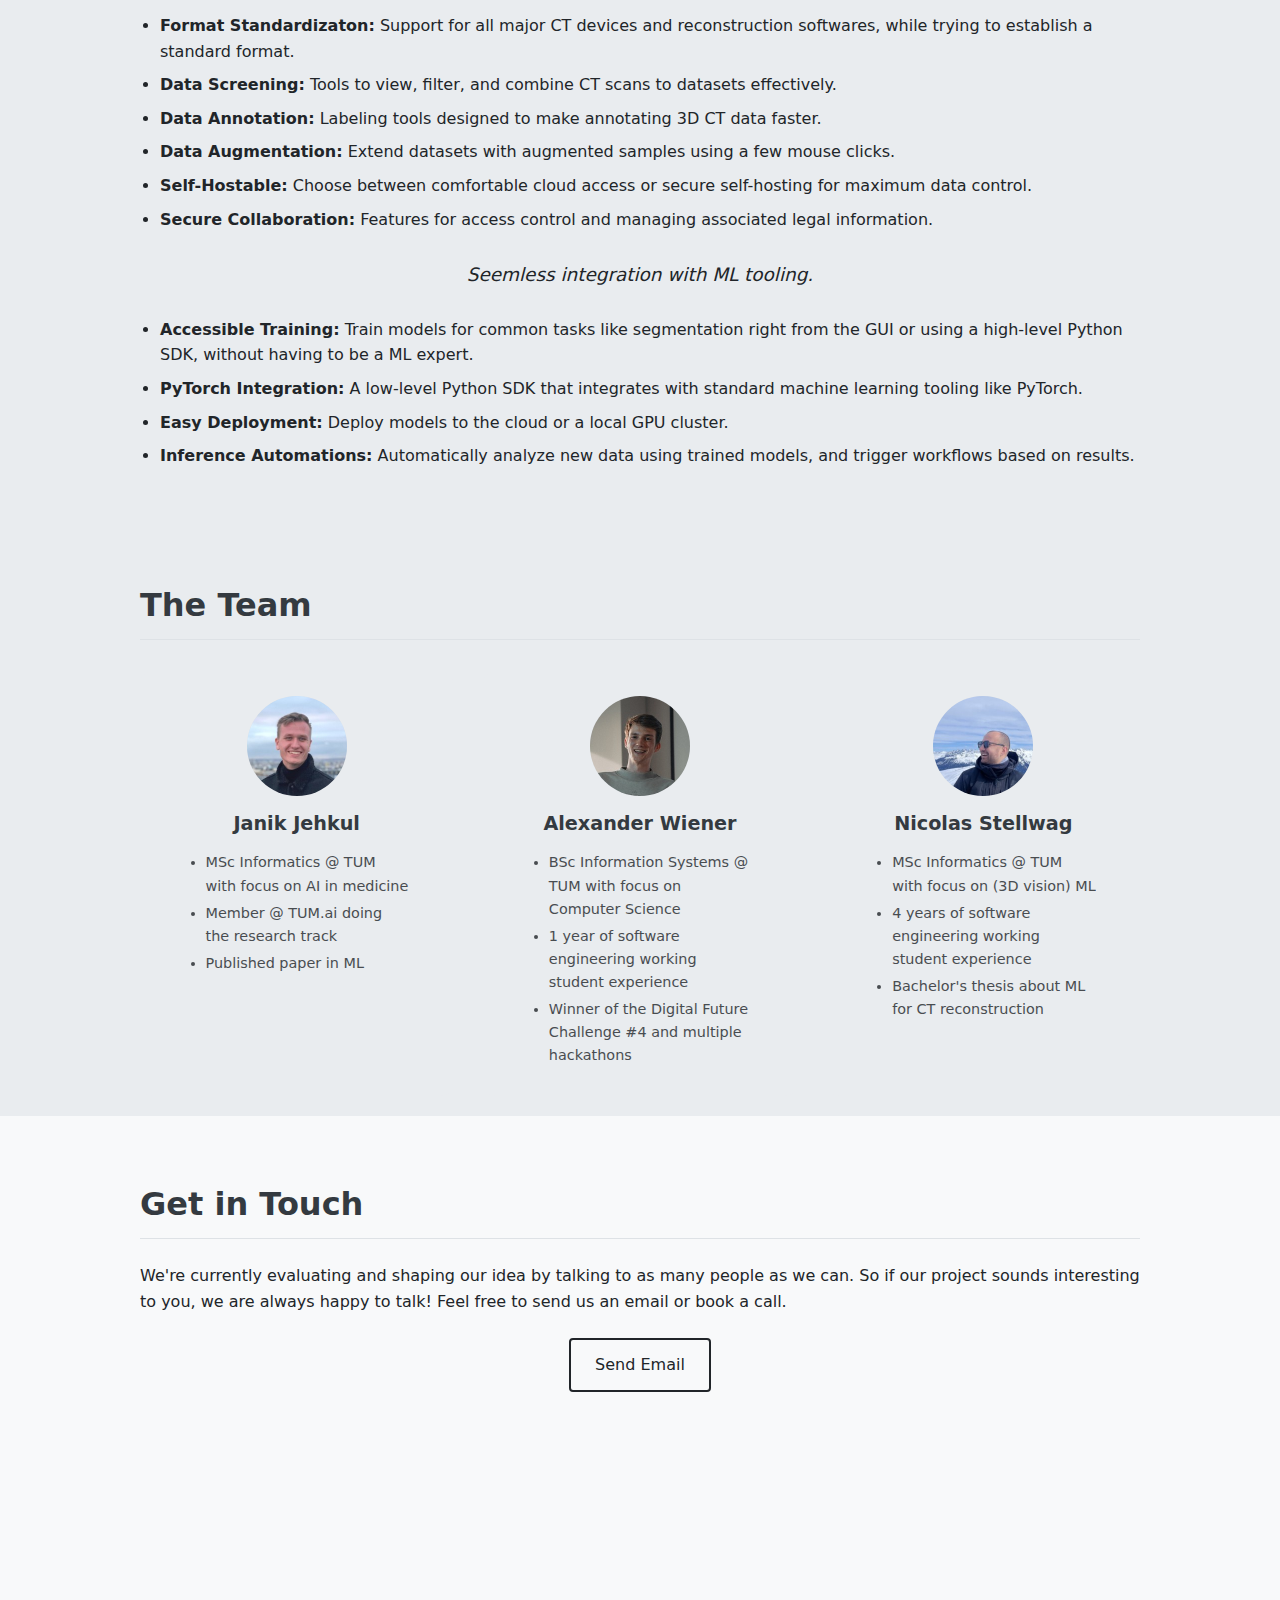
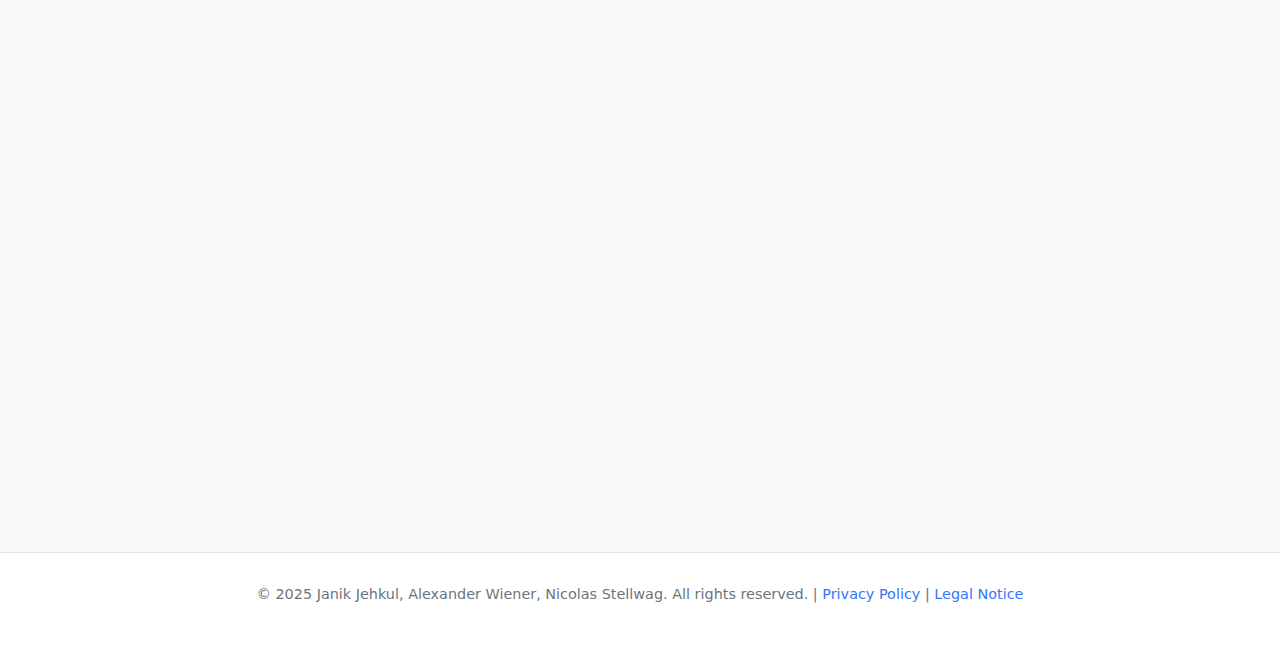
==== commit e86924bf: "first website draft done" ====
--- a/index.html
+++ b/index.html
@@ -12,7 +12,7 @@
         <a href="#top" id="logo">TresorML</a>
         <nav>
           <ul>
-            <li><a href="#about">About</a></li>
+            <li><a href="#idea">Idea</a></li>
             <li><a href="#team">Team</a></li>
             <li><a href="#contact">Contact</a></li>
           </ul>
@@ -23,11 +23,13 @@
     <main>
       <section id="top" class="hero">
         <div class="container">
-          <h1>Simplifying ML for Non-destructive Testing</h1>
+          <h1>Bridging the Gap Between CT and ML</h1>
           <p>
-            TresorML is planning to build VoxelVault, a self-hostable platform
-            for storing, normalizing, annotating, and augmenting your CT and
-            PAUT data for ML applications.
+            We're planning to build VoxelVault, a self-hostable platform for
+            storing, normalizing, annotating, and augmenting your CT data. It
+            will also feature seamless integration with modern ML tools, allow
+            for model training via GUI for non-experts, and enable automations
+            based on incoming data and model inference results.
           </p>
           <h2>Stay Updated</h2>
           <p>
@@ -89,17 +91,103 @@
         </div>
       </section>
 
-      <section id="about">
-        <div class="container">
-          <h2>The Plan</h2>
-          <p>todo...</p>
+      <section id="idea">
+        <div class="container">
+          <h2>The Idea</h2>
+          <h3>Problems</h3>
+          <p class="idea-emphasized">
+            Working with large quantities of CT data for ML applications is a
+            time sink.
+          </p>
+          <ul>
+            <li>
+              <strong>Data Collection:</strong> Viewing and organizing large
+              quantities of scans is cumbersome as many existing tools focus on
+              individual scan analysis.
+            </li>
+            <li>
+              <strong>Annotation:</strong> Annotating 3D data is time consuming,
+              tools that make it easier mostly focus on medical data formats.
+            </li>
+            <li>
+              <strong>Data Formats:</strong> Inconsistent data formats across
+              different CT scanners and software systems have to be normalized.
+            </li>
+            <li>
+              <strong>Data Security:</strong> NDT data can be highly sensitive,
+              so cloud-based solutions are off the table.
+            </li>
+          </ul>
+          <p class="idea-emphasized">
+            There's a general disconnect between the CT and ML worlds.
+          </p>
+          <ul>
+            <li>
+              <strong>Expertise:</strong> CT specialists lack ML expertise, and
+              ML specialists lack CT expertise.
+            </li>
+            <li>
+              <strong>Tool Integration:</strong> Traditional CT software does
+              not integrate well with standard ML tooling.
+            </li>
+          </ul>
+          <h3 class="idea-headline">Our Vision</h3>
+          <p class="idea-emphasized">
+            VoxelVault, a data platform to manage CT data for ML applications:
+          </p>
+          <ul>
+            <li>
+              <strong>Format Standardizaton:</strong> Support for all major CT
+              devices and reconstruction softwares, while trying to establish a
+              standard format.
+            </li>
+            <li>
+              <strong>Data Screening:</strong> Tools to view, filter, and
+              combine CT scans to datasets effectively.
+            </li>
+            <li>
+              <strong>Data Annotation:</strong> Labeling tools designed to make
+              annotating 3D CT data faster.
+            </li>
+            <li>
+              <strong>Data Augmentation:</strong> Extend datasets with augmented
+              samples using a few mouse clicks.
+            </li>
+            <li>
+              <strong>Self-Hostable:</strong> Choose between comfortable cloud
+              access or secure self-hosting for maximum data control.
+            </li>
+            <li>
+              <strong>Secure Collaboration:</strong> Features for access control
+              and managing associated legal information.
+            </li>
+          </ul>
+          <p class="idea-emphasized">Seemless integration with ML tooling.</p>
+          <ul>
+            <li>
+              <strong>Accessible Training:</strong> Train models for common
+              tasks like segmentation right from the GUI or using a high-level
+              Python SDK, without having to be a ML expert.
+            </li>
+            <li>
+              <strong>PyTorch Integration:</strong> A low-level Python SDK that
+              integrates with standard machine learning tooling like PyTorch.
+            </li>
+            <li>
+              <strong>Easy Deployment:</strong> Deploy models to the cloud or a
+              local GPU cluster.
+            </li>
+            <li>
+              <strong>Inference Automations:</strong> Automatically analyze new
+              data using trained models, and trigger workflows based on results.
+            </li>
+          </ul>
         </div>
       </section>
 
       <section id="team">
         <div class="container">
           <h2>The Team</h2>
-          <!-- <p>We are a team of three co-founders passionate about bringing modern software and machine learning practices to the field of industrial imaging.</p> -->
           <div class="team-members">
             <div class="team-member">
               <a href="https://janikjehkul.com">
--- a/style.css
+++ b/style.css
@@ -34,7 +34,7 @@
   --line-height-base: 1.6;
 
   --container-width: 90%;
-  --container-max-width: 1140px;
+  --container-max-width: 1000px;
 
   --border-radius: 0.25rem; /* Subtle rounding, adjust if needed for pure rectangular */
   /* Add RGB version of accent color for box-shadow */
@@ -198,11 +198,6 @@
   scroll-behavior: smooth;
 }
 
-/* Main Sections */
-main section {
-  padding: 40px 0;
-}
-
 /* Hero Section */
 .hero {
   text-align: center;
@@ -240,21 +235,6 @@
   flex: 1; /* Make inputs share space equally */
   /* Remove default margin-bottom if it exists to rely on parent's gap */
   margin-bottom: 0;
-}
-
-/* About Section */
-#about ul {
-  list-style: disc;
-  margin-bottom: 1.5em;
-}
-
-#about strong {
-  font-weight: 600;
-  color: var(--heading-color);
-}
-
-#about {
-  padding-bottom: 20px; /* Reduce bottom padding */
 }
 
 /* Team Section */
@@ -498,8 +478,8 @@
   padding: 10px 0;
 }
 
-/* Apply alt background specifically to about and team sections */
-#about,
+/* Apply alt background to specific sections for alternating pattern */
+#idea,
 #team {
   background-color: var(--section-alt-bg);
 }
@@ -576,8 +556,17 @@
   /* align-items: flex-start; */
   /* Consider adding padding top to align with Calendly if needed */
   /* padding-top: 2rem; */
-}
-
-.contact-option-email .button {
-  margin-top: 0.5rem; /* Further Reduced space above the button */
-}
+  margin-bottom: 1.5rem; /* Add space below the email button container */
+}
+
+.idea-emphasized {
+  text-align: center;
+  font-size: 1.15em; /* Slightly larger */
+  font-style: italic;
+  margin-top: 1.5em; /* Add some space above */
+  margin-bottom: 1.5em; /* Add some space below */
+}
+
+.idea-headline {
+  margin-top: 1.5em; /* Add significant space above */
+}
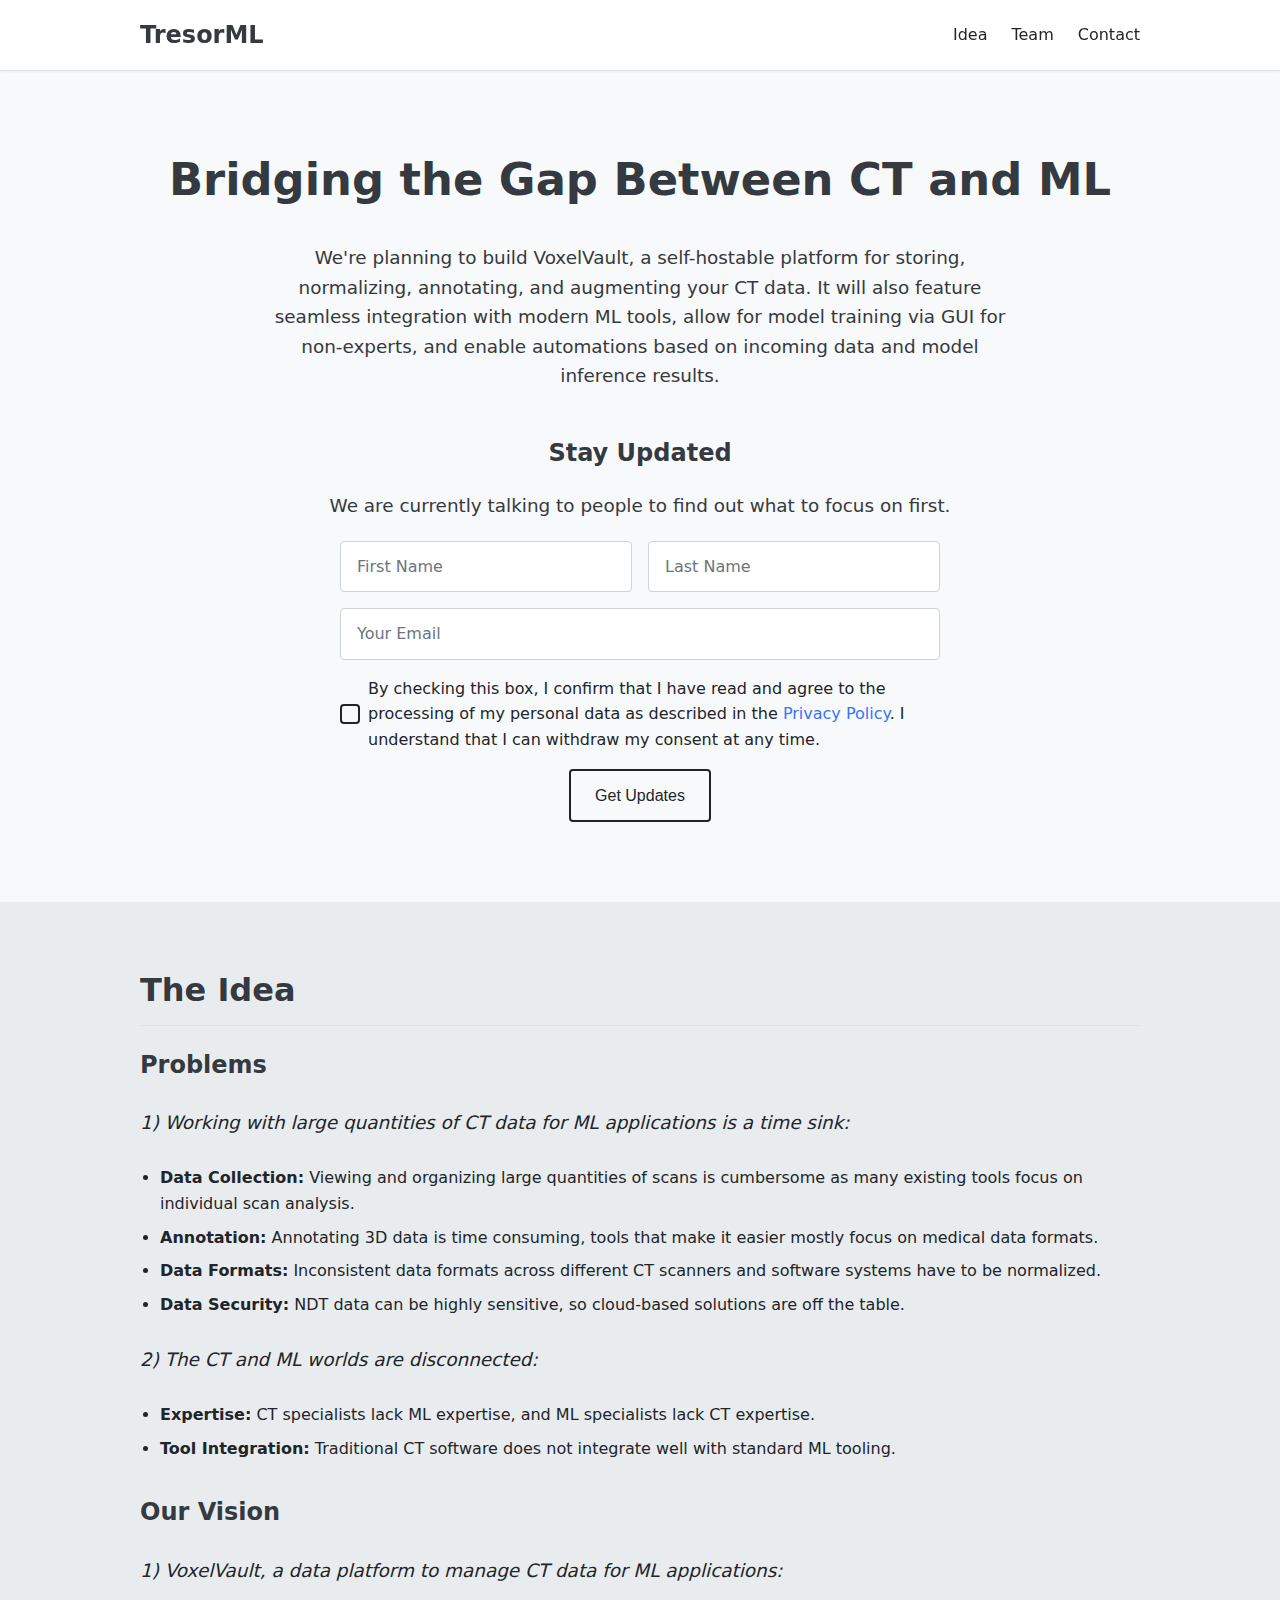
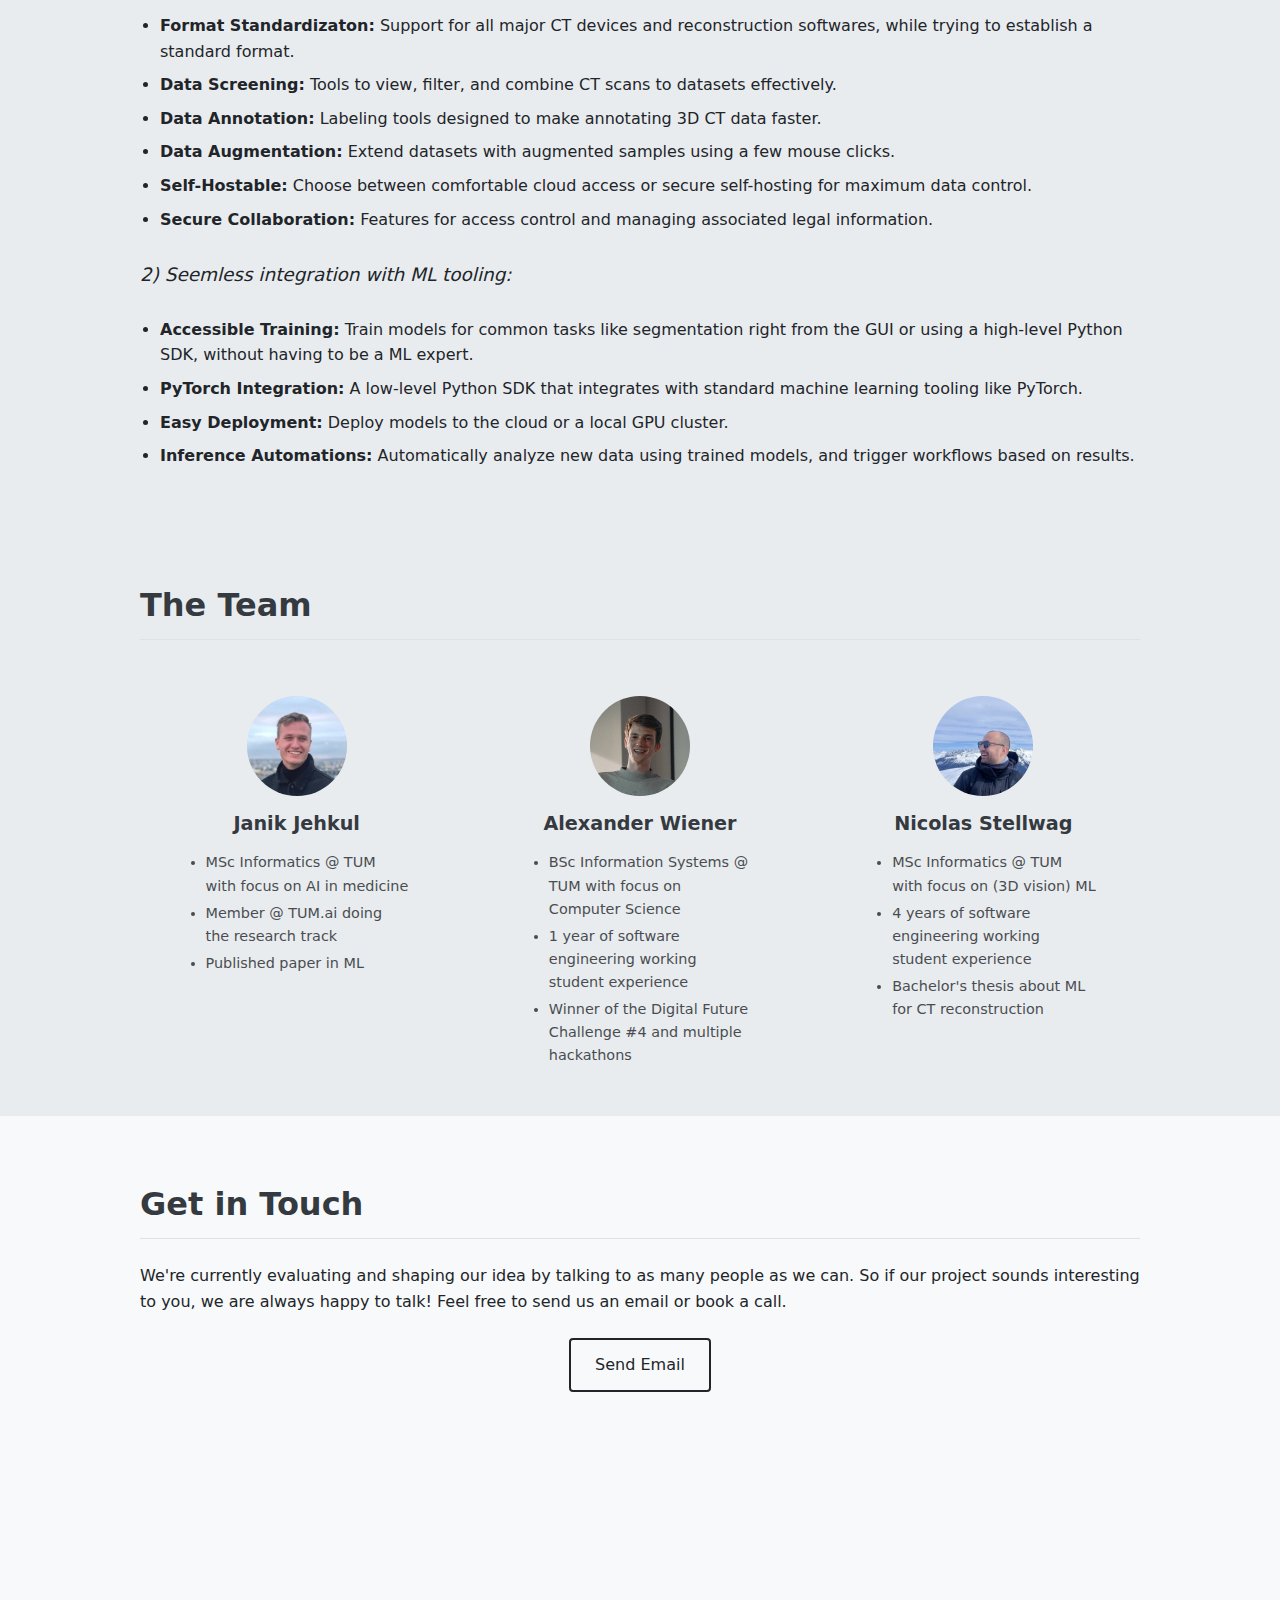
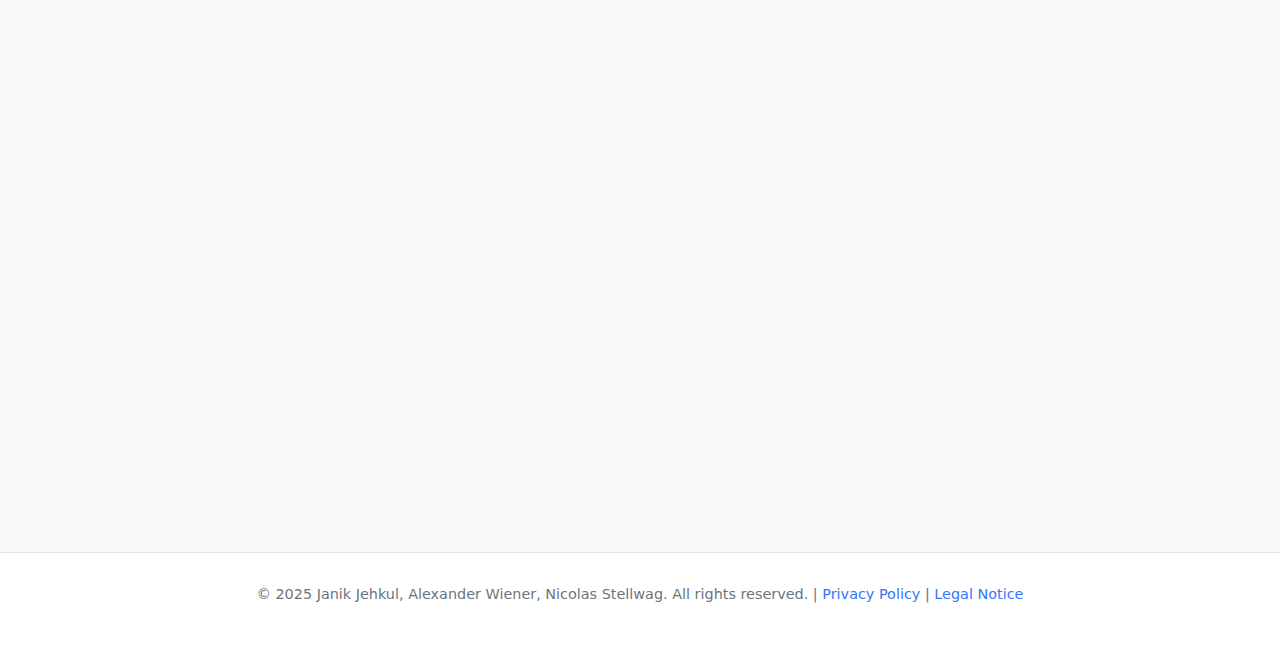
==== commit ca481e88: "fix styling a bit" ====
--- a/index.html
+++ b/index.html
@@ -96,8 +96,8 @@
           <h2>The Idea</h2>
           <h3>Problems</h3>
           <p class="idea-emphasized">
-            Working with large quantities of CT data for ML applications is a
-            time sink.
+            1) Working with large quantities of CT data for ML applications is a
+            time sink:
           </p>
           <ul>
             <li>
@@ -119,7 +119,7 @@
             </li>
           </ul>
           <p class="idea-emphasized">
-            There's a general disconnect between the CT and ML worlds.
+            2) The CT and ML worlds are disconnected:
           </p>
           <ul>
             <li>
@@ -133,7 +133,8 @@
           </ul>
           <h3 class="idea-headline">Our Vision</h3>
           <p class="idea-emphasized">
-            VoxelVault, a data platform to manage CT data for ML applications:
+            1) VoxelVault, a data platform to manage CT data for ML
+            applications:
           </p>
           <ul>
             <li>
@@ -162,7 +163,9 @@
               and managing associated legal information.
             </li>
           </ul>
-          <p class="idea-emphasized">Seemless integration with ML tooling.</p>
+          <p class="idea-emphasized">
+            2) Seemless integration with ML tooling:
+          </p>
           <ul>
             <li>
               <strong>Accessible Training:</strong> Train models for common
--- a/style.css
+++ b/style.css
@@ -560,7 +560,6 @@
 }
 
 .idea-emphasized {
-  text-align: center;
   font-size: 1.15em; /* Slightly larger */
   font-style: italic;
   margin-top: 1.5em; /* Add some space above */
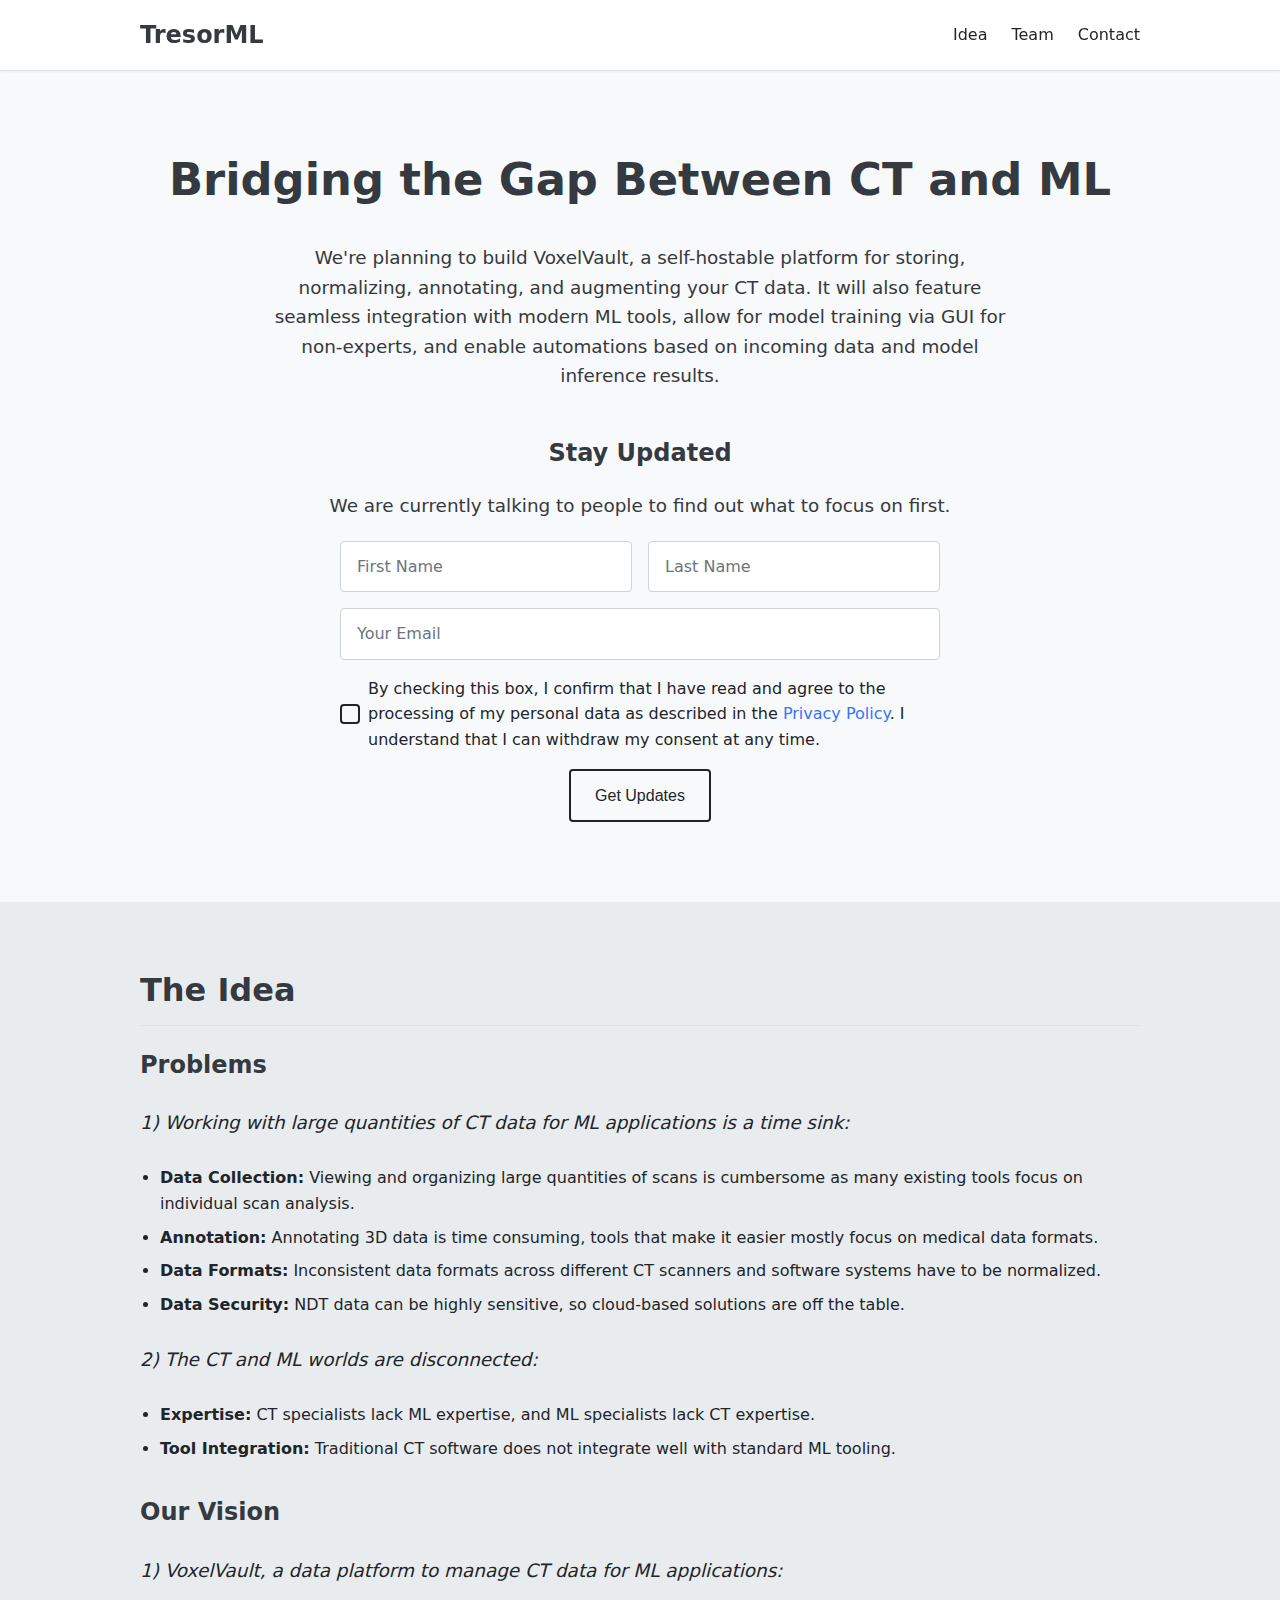
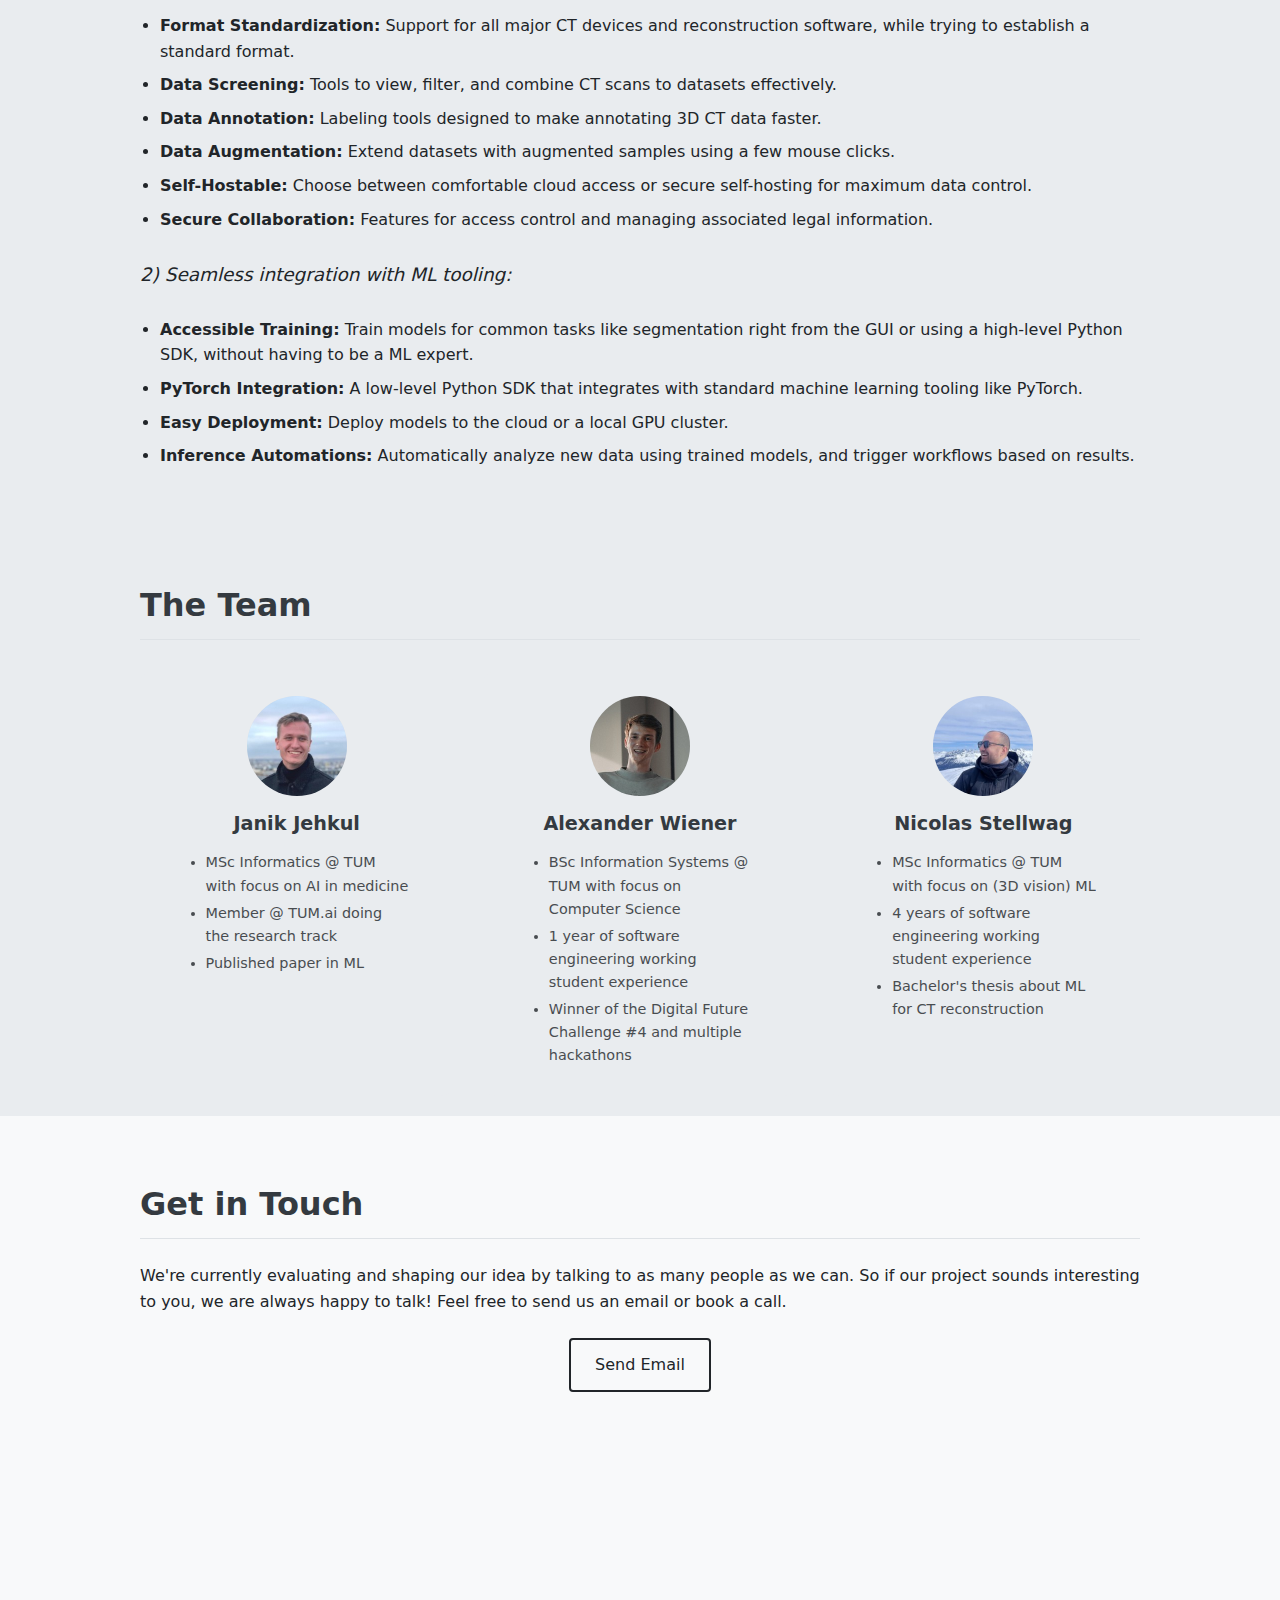
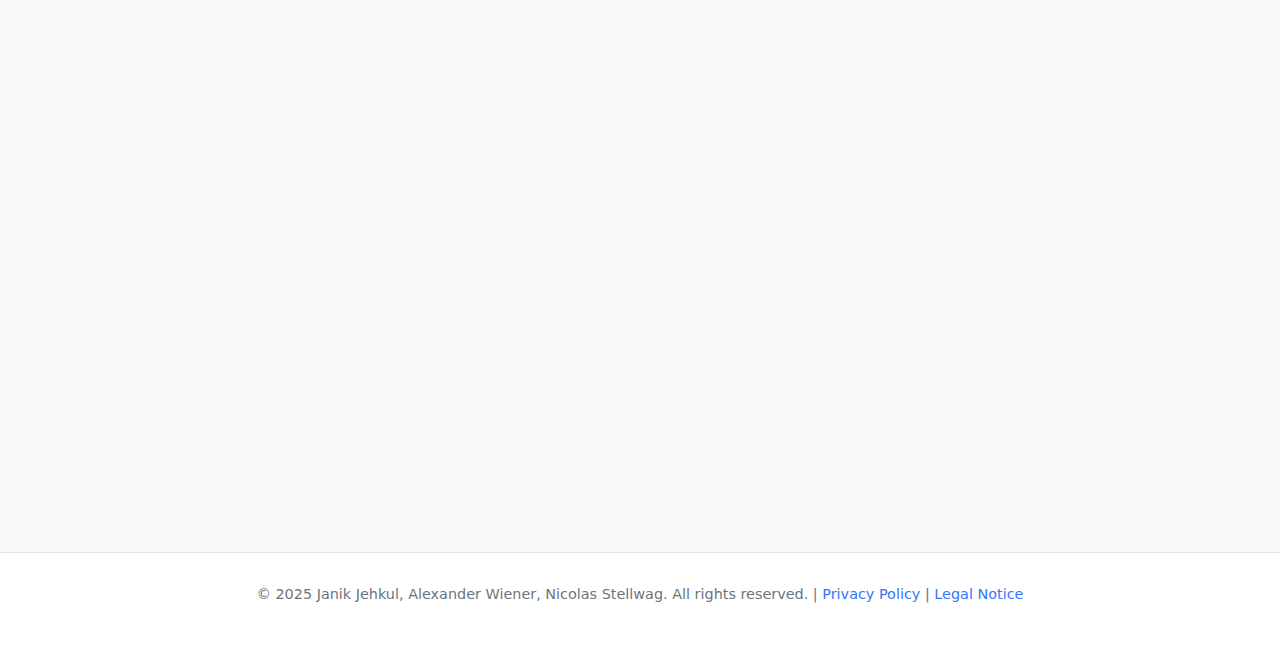
==== commit f67bd14e: "typos" ====
--- a/index.html
+++ b/index.html
@@ -138,8 +138,8 @@
           </p>
           <ul>
             <li>
-              <strong>Format Standardizaton:</strong> Support for all major CT
-              devices and reconstruction softwares, while trying to establish a
+              <strong>Format Standardization:</strong> Support for all major CT
+              devices and reconstruction software, while trying to establish a
               standard format.
             </li>
             <li>
@@ -164,7 +164,7 @@
             </li>
           </ul>
           <p class="idea-emphasized">
-            2) Seemless integration with ML tooling:
+            2) Seamless integration with ML tooling:
           </p>
           <ul>
             <li>
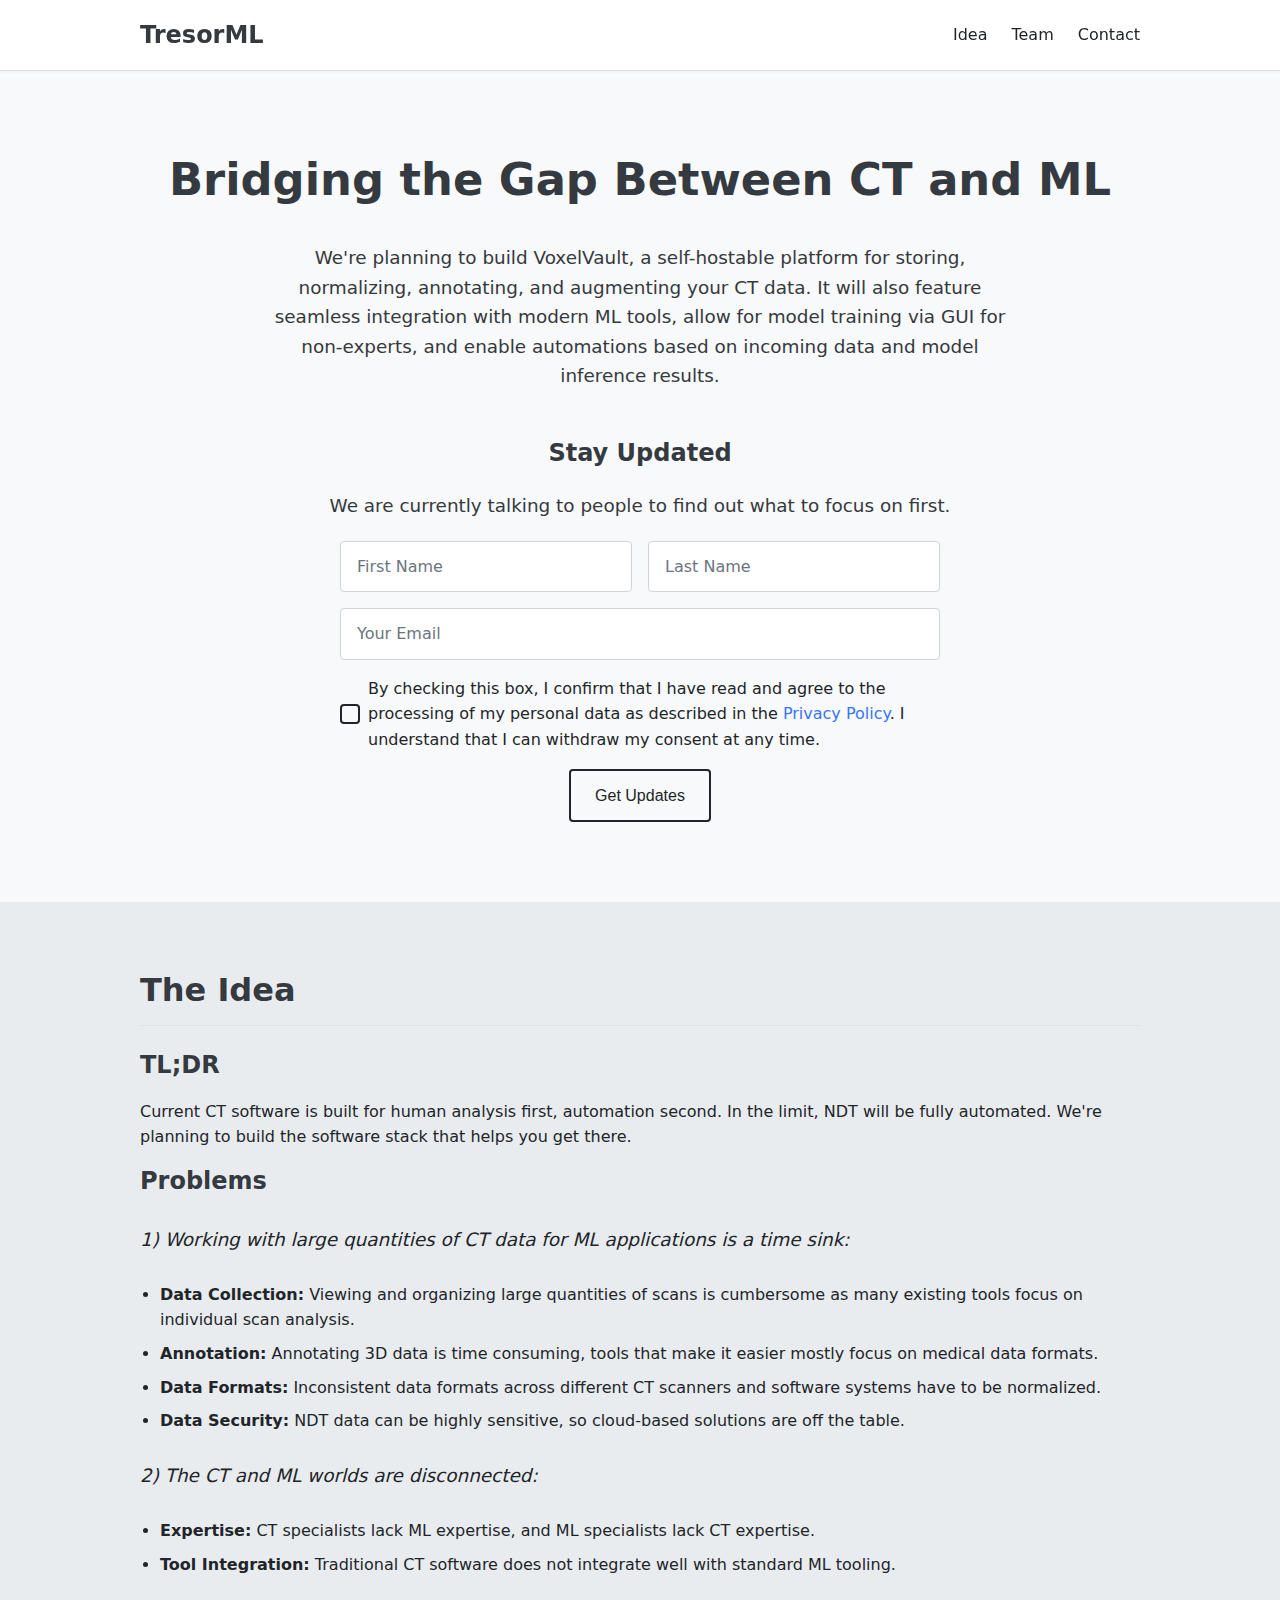
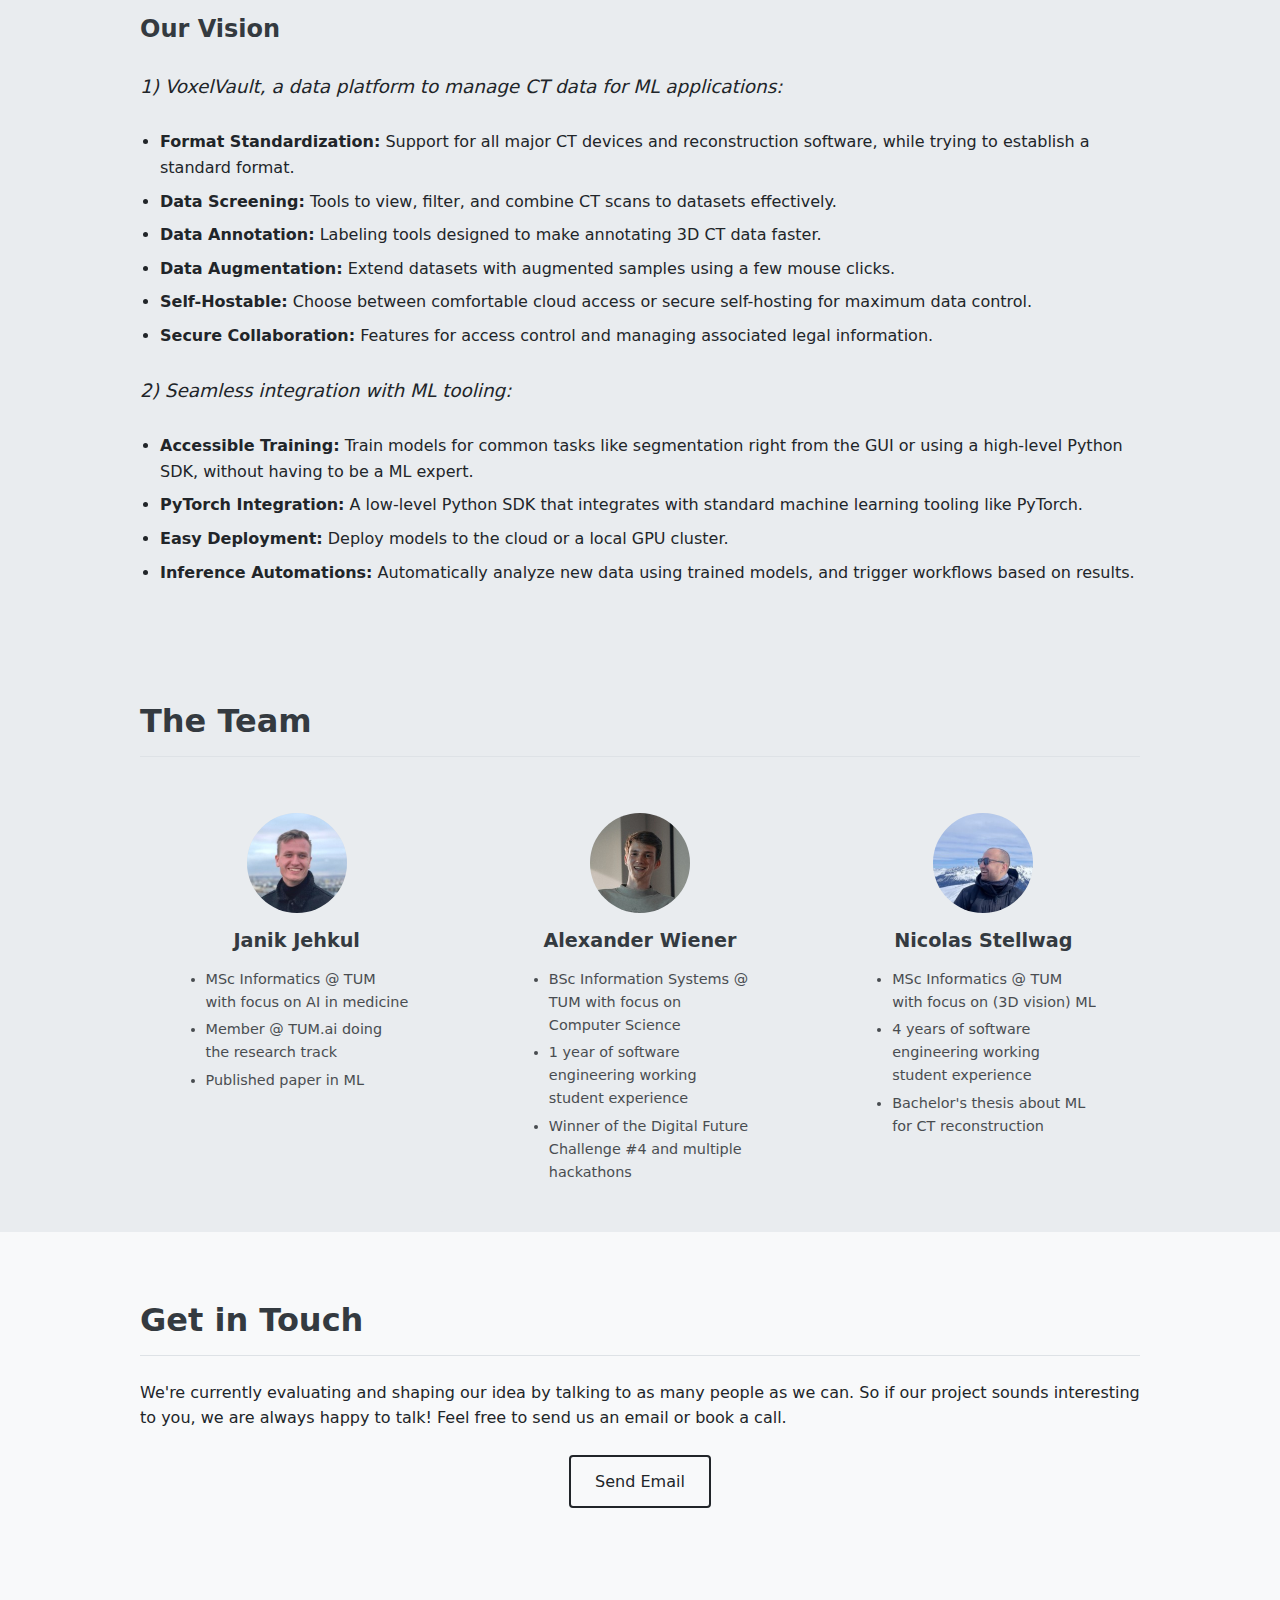
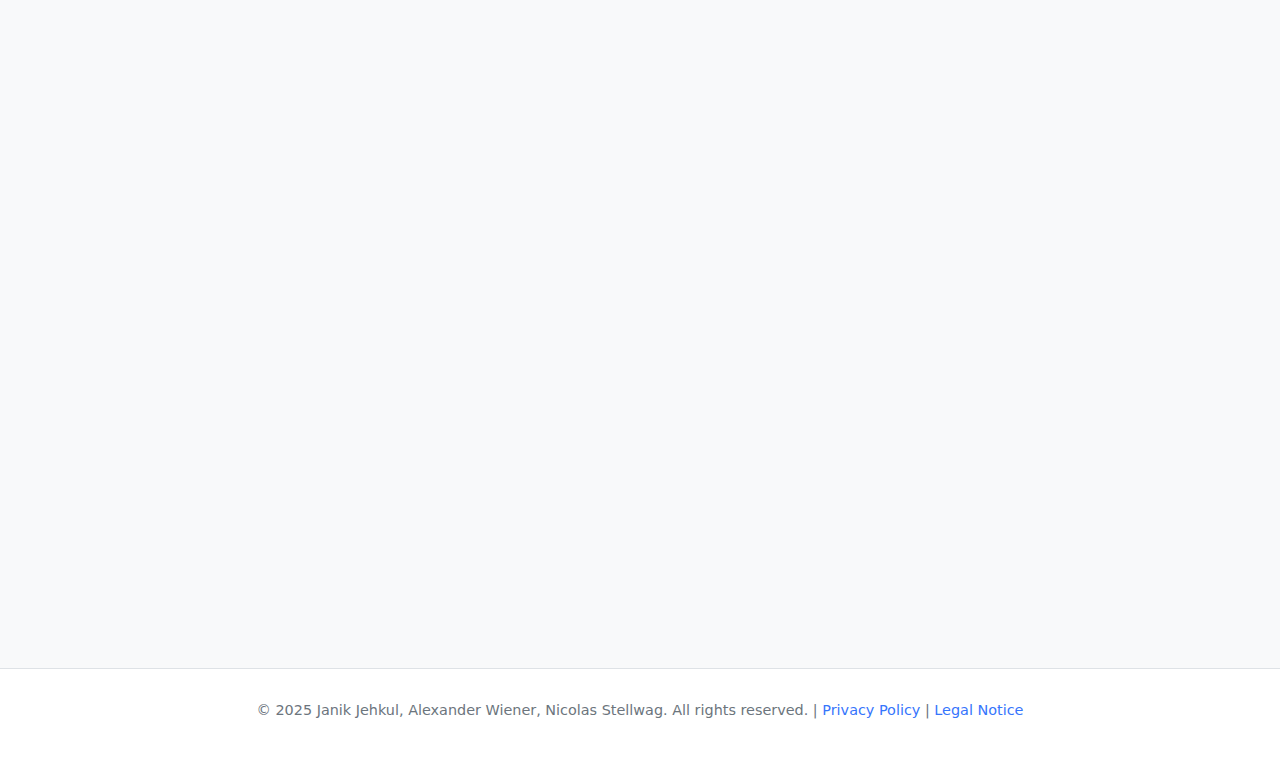
==== commit 57aeb62a: "add tldr" ====
--- a/index.html
+++ b/index.html
@@ -94,6 +94,12 @@
       <section id="idea">
         <div class="container">
           <h2>The Idea</h2>
+          <h3>TL;DR</h3>
+          <p>
+            Current CT software is built for human analysis first, automation
+            second. In the limit, NDT will be fully automated. We're planning to
+            build the software stack that helps you get there.
+          </p>
           <h3>Problems</h3>
           <p class="idea-emphasized">
             1) Working with large quantities of CT data for ML applications is a
